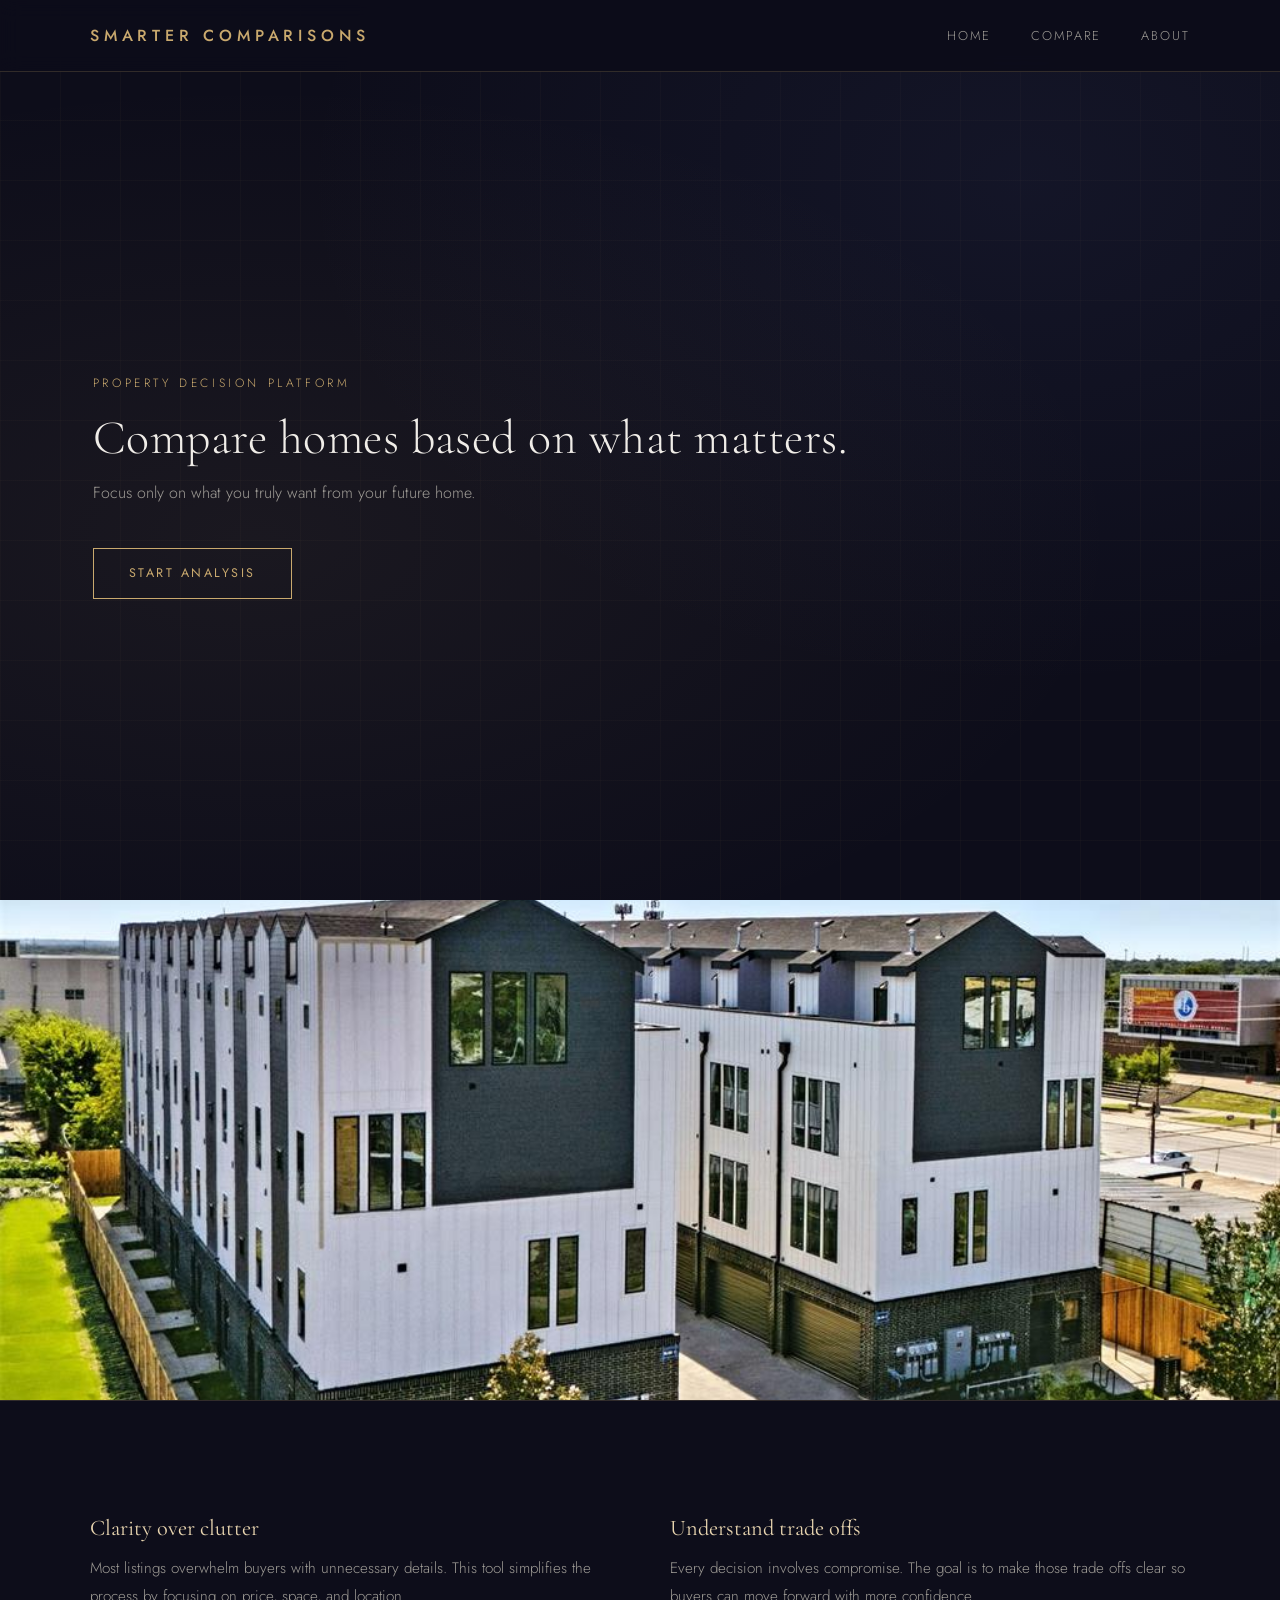
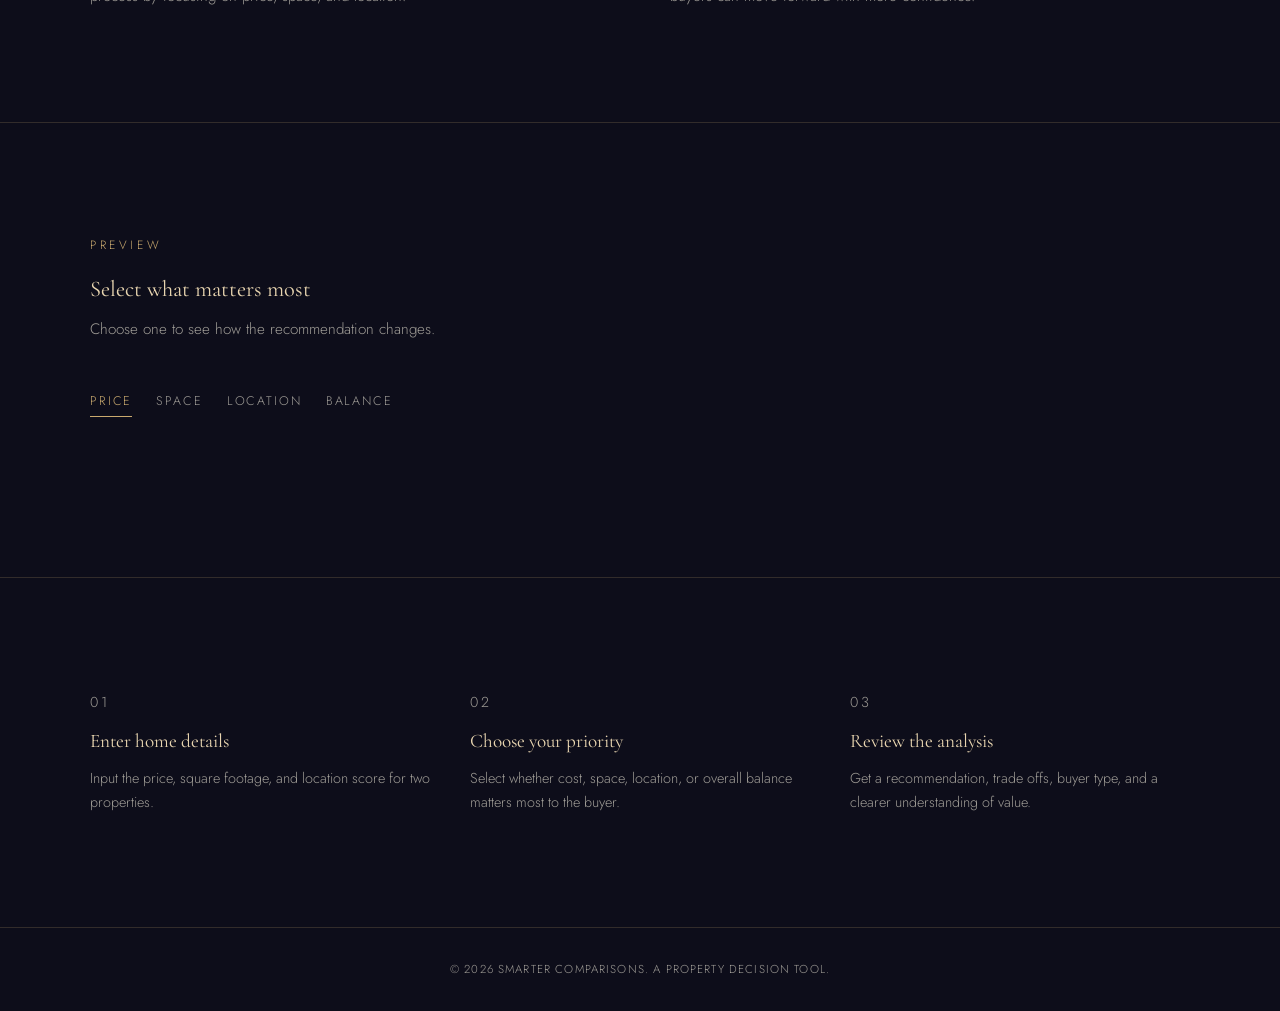
==== index.html @ dcdf7912 "added image" ====
<!DOCTYPE html>
<html lang="en">
<head>
    <meta charset="UTF-8">
    <meta name="viewport" content="width=device-width, initial-scale=1.0">
    <title>Smarter Comparisons</title>
    <link rel="preconnect" href="https://fonts.googleapis.com">
    <link rel="preconnect" href="https://fonts.gstatic.com" crossorigin>
    <link href="https://fonts.googleapis.com/css2?family=Cormorant+Garamond:ital,wght@0,300;0,400;0,600;1,300;1,400&family=Jost:wght@300;400;500&display=swap" rel="stylesheet">
    <link rel="stylesheet" href="styles.css">
</head>
<body>

<header>
    <div class="wrapper header-flex">
        <a href="index.html" class="site-title">Smarter Comparisons</a>
        <nav>
            <a href="index.html">Home</a>
            <a href="compare.html">Compare</a>
            <a href="about.html">About</a>
        </nav>
    </div>
</header>

<main>

<section class="hero">
    <div class="wrapper">
        <p class="eyebrow">Property Decision Platform</p>
        <h2>Compare homes based on what matters.</h2>
        <p class="hero-sub">
            Focus only on what you truly want from your future home.
        </p>
        <a class="button" href="compare.html">Start Analysis</a>
    </div>
</section>

<div class="hero-image-wrap">
    <img src="property-main.png" alt="Modern residential property" class="hero-image-full">
</div>

<section class="split">
    <div class="wrapper split-grid">
        <div>
            <h3>Clarity over clutter</h3>
            <p>
                Most listings overwhelm buyers with unnecessary details. This tool simplifies the process by focusing on price, space, and location.
            </p>
        </div>
        <div>
            <h3>Understand trade offs</h3>
            <p>
                Every decision involves compromise. The goal is to make those trade offs clear so buyers can move forward with more confidence.
            </p>
        </div>
    </div>
</section>

<section class="interactive">
    <div class="wrapper">
        <p class="eyebrow">Preview</p>
        <h3>Select what matters most</h3>
        <p class="section-intro">Choose one to see how the recommendation changes.</p>

        <div class="options">
            <span class="active" onclick="setPreview('price', this)">Price</span>
            <span onclick="setPreview('space', this)">Space</span>
            <span onclick="setPreview('location', this)">Location</span>
            <span onclick="setPreview('balance', this)">Balance</span>
        </div>

        <p id="previewText"></p>
    </div>
</section>

<section class="process">
    <div class="wrapper process-grid">
        <div>
            <p class="process-number">01</p>
            <h3>Enter home details</h3>
            <p>Input the price, square footage, and location score for two properties.</p>
        </div>
        <div>
            <p class="process-number">02</p>
            <h3>Choose your priority</h3>
            <p>Select whether cost, space, location, or overall balance matters most to the buyer.</p>
        </div>
        <div>
            <p class="process-number">03</p>
            <h3>Review the analysis</h3>
            <p>Get a recommendation, trade offs, buyer type, and a clearer understanding of value.</p>
        </div>
    </div>
</section>

</main>

<footer>
    <div class="wrapper">
        <p>© 2026 Smarter Comparisons. A property decision tool.</p>
    </div>
</footer>

<script src="script.js"></script>
</body>
</html>
---- styles.css ----
/* =============================================
   SMARTER COMPARISONS — STYLESHEET
   Aesthetic: Dark editorial luxury (Caelus Air)
   ============================================= */

@import url('https://fonts.googleapis.com/css2?family=Cormorant+Garamond:ital,wght@0,300;0,400;0,600;1,300;1,400&family=Jost:wght@300;400;500&display=swap');

:root {
    --color-bg: #0d0d1a;
    --color-surface: #13132b;
    --color-accent: #c9a96e;
    --color-accent-light: #e8d5b0;
    --color-text: #f0ede8;
    --color-text-muted: #9e9b95;
    --color-border: rgba(201, 169, 110, 0.2);
    --color-border-dim: rgba(240, 237, 232, 0.08);

    --font-display: 'Cormorant Garamond', serif;
    --font-body: 'Jost', sans-serif;

    --max-width: 1100px;
    --nav-height: 72px;
}

/* --- Reset --- */
*, *::before, *::after {
    box-sizing: border-box;
    margin: 0;
    padding: 0;
}

html, body {
    width: 100%;
    overflow-x: hidden;
}

body {
    font-family: var(--font-body);
    font-weight: 300;
    color: var(--color-text);
    background-color: var(--color-bg);
    line-height: 1.7;
}

.wrapper {
    width: min(90%, var(--max-width));
    margin: 0 auto;
}

img {
    max-width: 100%;
    display: block;
}

a {
    text-decoration: none;
    color: inherit;
}

ul { list-style: none; padding: 0; }

p {
    line-height: 1.7;
    margin-top: 0;
}

/* --- Header & Nav --- */

header {
    position: fixed;
    top: 0;
    left: 0;
    width: 100%;
    height: var(--nav-height);
    background-color: rgba(13, 13, 26, 0.92);
    backdrop-filter: blur(10px);
    border-bottom: 1px solid var(--color-border);
    z-index: 100;
}

.header-flex {
    display: flex;
    justify-content: space-between;
    align-items: center;
    height: 100%;
    gap: 20px;
    flex-wrap: wrap;
}

.site-title {
    font-family: var(--font-body);
    font-size: 1rem;
    font-weight: 500;
    letter-spacing: 0.3em;
    text-transform: uppercase;
    color: var(--color-accent);
    margin: 0;
    text-decoration: none;
}

nav {
    display: flex;
    flex-wrap: wrap;
    gap: 2.5rem;
}

nav a {
    font-size: 0.8rem;
    letter-spacing: 0.15em;
    text-transform: uppercase;
    color: var(--color-text-muted);
    transition: color 0.2s ease;
}

nav a:hover {
    color: var(--color-accent);
}

/* --- Typography --- */

h2 {
    font-family: var(--font-display);
    font-size: clamp(2rem, 4vw, 3rem);
    font-weight: 300;
    margin: 0 0 15px 0;
    line-height: 1.1;
    letter-spacing: 0.01em;
}

h3 {
    font-family: var(--font-display);
    font-size: 1.4rem;
    font-weight: 400;
    margin-bottom: 12px;
    color: var(--color-accent-light);
    line-height: 1.3;
}

.eyebrow {
    font-size: 0.75rem;
    text-transform: uppercase;
    letter-spacing: 0.3em;
    color: var(--color-accent);
    margin-bottom: 18px;
}

/* --- Button --- */

.button {
    border: 1px solid var(--color-accent);
    background: transparent;
    padding: 0.85rem 2.2rem;
    cursor: pointer;
    text-transform: uppercase;
    font-size: 0.78rem;
    letter-spacing: 0.2em;
    color: var(--color-accent);
    transition: background 0.25s ease, color 0.25s ease;
    text-decoration: none;
    display: inline-block;
    font-family: var(--font-body);
    font-weight: 400;
}

.button:hover {
    background: var(--color-accent);
    color: var(--color-bg);
}

.secondary-button {
    border-color: var(--color-border);
    color: var(--color-text-muted);
}

.secondary-button:hover {
    background: transparent;
    color: var(--color-text);
    border-color: var(--color-text-muted);
}

/* --- Hero --- */

.hero {
    min-height: 100vh;
    display: flex;
    align-items: center;
    padding: 0 2rem;
    background:
        radial-gradient(ellipse at 20% 60%, rgba(201, 169, 110, 0.07) 0%, transparent 60%),
        radial-gradient(ellipse at 80% 20%, rgba(100, 120, 200, 0.08) 0%, transparent 50%),
        var(--color-bg);
    position: relative;
    overflow: hidden;
}

.hero::before {
    content: '';
    position: absolute;
    inset: 0;
    background-image:
        linear-gradient(rgba(201, 169, 110, 0.03) 1px, transparent 1px),
        linear-gradient(90deg, rgba(201, 169, 110, 0.03) 1px, transparent 1px);
    background-size: 60px 60px;
    pointer-events: none;
}

.hero .wrapper {
    padding-top: var(--nav-height);
    animation: fadeUp 0.9s ease both;
}

.hero-sub {
    color: var(--color-text-muted);
    max-width: 480px;
    margin-bottom: 2.5rem;
    font-size: 1rem;
    line-height: 1.8;
}

/* --- Sections --- */

.split,
.interactive,
.process,
.about-values {
    padding: 7rem 0;
    border-top: 1px solid var(--color-border);
}

.split-grid {
    display: grid;
    grid-template-columns: 1fr 1fr;
    gap: 60px;
}

.split-grid p,
.about-values p {
    font-size: 0.95rem;
    color: var(--color-text-muted);
    line-height: 1.85;
}

/* --- Interactive Options --- */

.options {
    display: flex;
    flex-wrap: wrap;
    gap: 24px;
    margin: 20px 0;
}

.options span {
    cursor: pointer;
    font-size: 0.78rem;
    text-transform: uppercase;
    letter-spacing: 0.15em;
    border-bottom: 1px solid transparent;
    padding-bottom: 4px;
    color: var(--color-text-muted);
    transition: border-color 0.3s ease, color 0.3s ease;
}

.options span:hover {
    color: var(--color-text);
    border-color: var(--color-border);
}

.options span.active {
    border-bottom-color: var(--color-accent);
    color: var(--color-accent);
}

#previewText {
    max-width: 560px;
    color: var(--color-text-muted);
    min-height: 28px;
    font-size: 0.95rem;
}

/* --- Process --- */

.process-grid {
    display: grid;
    grid-template-columns: repeat(3, 1fr);
    gap: 40px;
}

.process-grid h3 {
    font-size: 1.2rem;
}

.process-grid p {
    font-size: 0.9rem;
    color: var(--color-text-muted);
}

.process-number {
    font-size: 0.72rem;
    letter-spacing: 0.2em;
    color: var(--color-accent);
    margin-bottom: 14px;
}

/* --- Compare & About Sections --- */

.compare-section,
.about-section {
    padding: 7rem 0;
    border-top: 1px solid var(--color-border);
}

.compare-section {
    padding-top: calc(var(--nav-height) + 5rem);
}

.section-intro {
    max-width: 620px;
    color: var(--color-text-muted);
    margin-bottom: 3rem;
    font-size: 0.95rem;
    line-height: 1.85;
}

/* --- Compare Grid --- */

.compare-grid {
    display: grid;
    grid-template-columns: 1fr 1fr;
    gap: 40px;
    margin-top: 20px;
}

.home-panel {
    padding: 1.5rem;
    border: 1px solid var(--color-border);
    background-color: var(--color-surface);
    transition: border-color 0.3s ease;
}

.home-panel.winner {
    border-color: var(--color-accent);
    background-color: rgba(201, 169, 110, 0.05);
}

.recommended-badge {
    font-size: 0.68rem;
    text-transform: uppercase;
    letter-spacing: 0.14rem;
    color: var(--color-accent);
    margin: 0 0 10px 0;
}

.panel-label {
    font-size: 0.72rem;
    text-transform: uppercase;
    letter-spacing: 0.2em;
    color: var(--color-accent);
    margin-bottom: 1rem;
}

.panel-note {
    color: var(--color-text-muted);
    font-size: 0.88rem;
    margin-top: 8px;
}

/* --- Inputs --- */

input,
select {
    display: block;
    width: 100%;
    margin-bottom: 16px;
    padding: 12px 0;
    border: none;
    border-bottom: 1px solid var(--color-border);
    background: transparent;
    font-family: var(--font-body);
    font-size: 0.95rem;
    font-weight: 300;
    color: var(--color-text);
    outline: none;
    border-radius: 0;
    appearance: none;
    transition: border-color 0.2s ease;
}

input:focus {
    border-bottom-color: var(--color-accent);
}

input::placeholder {
    color: var(--color-text-muted);
    opacity: 0.7;
}

#nameA,
#nameB {
    font-size: 1rem;
    border-bottom-color: rgba(201, 169, 110, 0.4);
    margin-bottom: 20px;
}

/* --- Tooltip --- */

.location-field {
    position: relative;
    display: flex;
    align-items: center;
    gap: 10px;
}

.location-field input {
    flex: 1;
    margin-bottom: 0;
}

.tooltip-icon {
    flex-shrink: 0;
    width: 18px;
    height: 18px;
    border: 1px solid var(--color-border);
    border-radius: 50%;
    font-size: 0.65rem;
    color: var(--color-text-muted);
    display: flex;
    align-items: center;
    justify-content: center;
    cursor: pointer;
    position: relative;
    font-family: var(--font-body);
    margin-bottom: 16px;
}

.tooltip-icon .tooltip-text {
    display: none;
    position: absolute;
    bottom: calc(100% + 8px);
    left: 50%;
    transform: translateX(-50%);
    background: var(--color-surface);
    border: 1px solid var(--color-border);
    color: var(--color-text-muted);
    font-size: 0.78rem;
    line-height: 1.5;
    padding: 10px 14px;
    width: 240px;
    text-transform: none;
    letter-spacing: 0;
    z-index: 10;
    pointer-events: none;
}

.tooltip-icon:hover .tooltip-text,
.tooltip-icon:focus .tooltip-text {
    display: block;
}

.field-error {
    color: #e07070;
    font-size: 0.78rem;
    margin: 4px 0 8px 0;
    min-height: 1rem;
}

/* --- Panel Section Label --- */

.panel-section-label {
    font-size: 0.68rem;
    text-transform: uppercase;
    letter-spacing: 0.18em;
    color: var(--color-accent);
    margin: 20px 0 4px 0;
    border-top: 1px solid var(--color-border);
    padding-top: 16px;
}

/* --- Monthly Cost Row --- */

.monthly-cost-row {
    display: grid;
    grid-template-columns: 1fr auto 1fr;
    gap: 20px;
    align-items: center;
    margin: 2.5rem 0;
    padding: 2rem;
    border: 1px solid var(--color-border);
    background-color: var(--color-surface);
}

.monthly-cost-card {
    text-align: center;
}

.monthly-cost-number {
    font-family: var(--font-display);
    font-size: 2.2rem;
    font-weight: 300;
    color: var(--color-accent-light);
    margin: 6px 0 4px 0;
    letter-spacing: -0.01em;
}

.monthly-cost-note {
    font-size: 0.75rem;
    color: var(--color-text-muted);
    margin: 0;
    letter-spacing: 0.05em;
}

.monthly-cost-vs {
    font-size: 0.7rem;
    text-transform: uppercase;
    letter-spacing: 0.2em;
    color: var(--color-text-muted);
    text-align: center;
}

/* --- Balance Note --- */

.balance-note {
    font-size: 0.85rem;
    color: var(--color-text-muted);
    border-left: 1px solid var(--color-border);
    padding-left: 1rem;
    margin: 1.5rem 0 0 0;
    line-height: 1.7;
}

/* --- Priority & Analysis Controls --- */

.priority-choice {
    margin-top: 2rem;
}

.compare-options {
    margin-bottom: 0;
}

.analysis-controls {
    display: flex;
    flex-wrap: wrap;
    gap: 16px;
    align-items: center;
    margin-top: 2rem;
}

/* --- Results --- */

.result {
    margin-top: 3rem;
    padding-top: 2rem;
    border-top: 1px solid var(--color-border);
}

.result-label {
    font-size: 0.68rem;
    text-transform: uppercase;
    letter-spacing: 0.2em;
    color: var(--color-accent);
    margin-bottom: 10px;
}

#comparisonResult {
    font-family: var(--font-display);
    font-size: 1.6rem;
    font-weight: 300;
    color: var(--color-text);
    margin: 0 0 10px 0;
}

#tradeOffText,
#buyerType,
#confidenceText {
    color: var(--color-text-muted);
    font-size: 0.92rem;
}

.details-grid {
    display: grid;
    grid-template-columns: 1fr 1fr;
    gap: 40px;
    margin-top: 2rem;
    padding-top: 2rem;
    border-top: 1px solid var(--color-border);
}

.summary-section {
    margin-top: 2rem;
    padding-top: 2rem;
    border-top: 1px solid var(--color-border);
}

.summary-section ul {
    margin: 0;
    padding-left: 0;
    color: var(--color-text-muted);
}

.summary-section li {
    margin-bottom: 10px;
    font-size: 0.92rem;
    padding-left: 1.2rem;
    position: relative;
}

.summary-section li::before {
    content: '✦';
    position: absolute;
    left: 0;
    font-size: 0.5rem;
    color: var(--color-accent);
    top: 6px;
}

/* --- Comparison History --- */

.history-section {
    padding: 5rem 0;
    border-top: 1px solid var(--color-border);
}

.history-header {
    display: flex;
    justify-content: space-between;
    align-items: flex-start;
    margin-bottom: 6px;
}

.history-entry {
    border-bottom: 1px solid var(--color-border);
    padding: 1.5rem 0;
}

.history-entry:last-child {
    border-bottom: none;
}

.history-meta {
    display: flex;
    justify-content: space-between;
    align-items: baseline;
    margin-bottom: 10px;
    flex-wrap: wrap;
    gap: 8px;
}

.history-number {
    font-size: 0.68rem;
    text-transform: uppercase;
    letter-spacing: 0.15em;
    color: var(--color-accent);
}

.history-timestamp {
    font-size: 0.72rem;
    color: var(--color-text-muted);
}

.history-winner {
    font-family: var(--font-display);
    font-size: 1.1rem;
    font-weight: 400;
    margin: 0 0 6px 0;
    color: var(--color-text);
}

.history-detail {
    font-size: 0.85rem;
    color: var(--color-text-muted);
    margin: 0;
}

/* --- About Section --- */

.about-section h2 {
    margin-bottom: 1.5rem;
}

.about-section p {
    color: var(--color-text-muted);
    font-size: 0.95rem;
    margin-bottom: 1.2rem;
    line-height: 1.85;
}

.about-values .split-grid h3 {
    margin-bottom: 10px;
}

/* --- Footer --- */

footer {
    padding: 2rem 0;
    border-top: 1px solid var(--color-border);
    text-align: center;
}

footer p {
    font-size: 0.72rem;
    text-transform: uppercase;
    letter-spacing: 0.1em;
    color: var(--color-text-muted);
}

/* --- Animation --- */

@keyframes fadeUp {
    from { opacity: 0; transform: translateY(24px); }
    to   { opacity: 1; transform: translateY(0); }
}

/* --- Print --- */

@media print {
    .no-print,
    header,
    nav,
    .compare-grid,
    .balance-note,
    .priority-choice,
    .analysis-controls,
    .history-section,
    .panel-note,
    .section-intro,
    .eyebrow {
        display: none !important;
    }

    body {
        background: white;
        color: black;
        font-size: 12pt;
        font-family: Georgia, serif;
    }

    .wrapper { width: 100%; }
    .compare-section { padding: 20pt 0; }
    h2 { font-size: 18pt; margin-bottom: 16pt; }
    h3 { font-size: 13pt; }
    .result-label { font-size: 8pt; }
    .result, .details-grid, .summary-section { margin-top: 20pt; padding-top: 16pt; }
}

/* --- Responsive --- */

@media (max-width: 768px) {
    .wrapper { width: 92%; }

    header { padding: 0; }

    .header-flex {
        flex-direction: column;
        align-items: flex-start;
        gap: 12px;
        padding: 16px 0;
        height: auto;
    }

    nav { gap: 14px; }

    .hero,
    .compare-section,
    .about-section,
    .split,
    .interactive,
    .process,
    .about-values,
    .history-section {
        padding: 4rem 0;
    }

    .compare-section {
        padding-top: 6rem;
    }

    .split-grid,
    .compare-grid,
    .details-grid,
    .process-grid {
        grid-template-columns: 1fr;
        gap: 24px;
    }

    .monthly-cost-row {
        grid-template-columns: 1fr;
        text-align: center;
    }

    h2 { font-size: 1.8rem; }
    h3 { font-size: 1.1rem; }

    .analysis-controls {
        flex-direction: column;
        align-items: stretch;
    }

    .analysis-controls .button {
        width: 100%;
        text-align: center;
    }

    .tooltip-icon .tooltip-text {
        left: auto;
        right: 0;
        transform: none;
    }
}

@media (max-width: 480px) {
    .wrapper { width: 94%; }
    h2 { font-size: 1.55rem; }

    .site-title {
        font-size: 0.85rem;
        letter-spacing: 0.2em;
    }

    nav a {
        font-size: 0.68rem;
        letter-spacing: 0.08em;
    }
}
/* ── Hero Image ───────────────────────────────────────────────────────── */

.hero-image-wrap {
    width: 100%;
    overflow: hidden;
    max-height: 500px;
}

.hero-image-full {
    width: 100%;
    height: 500px;
    object-fit: cover;
    display: block;
}
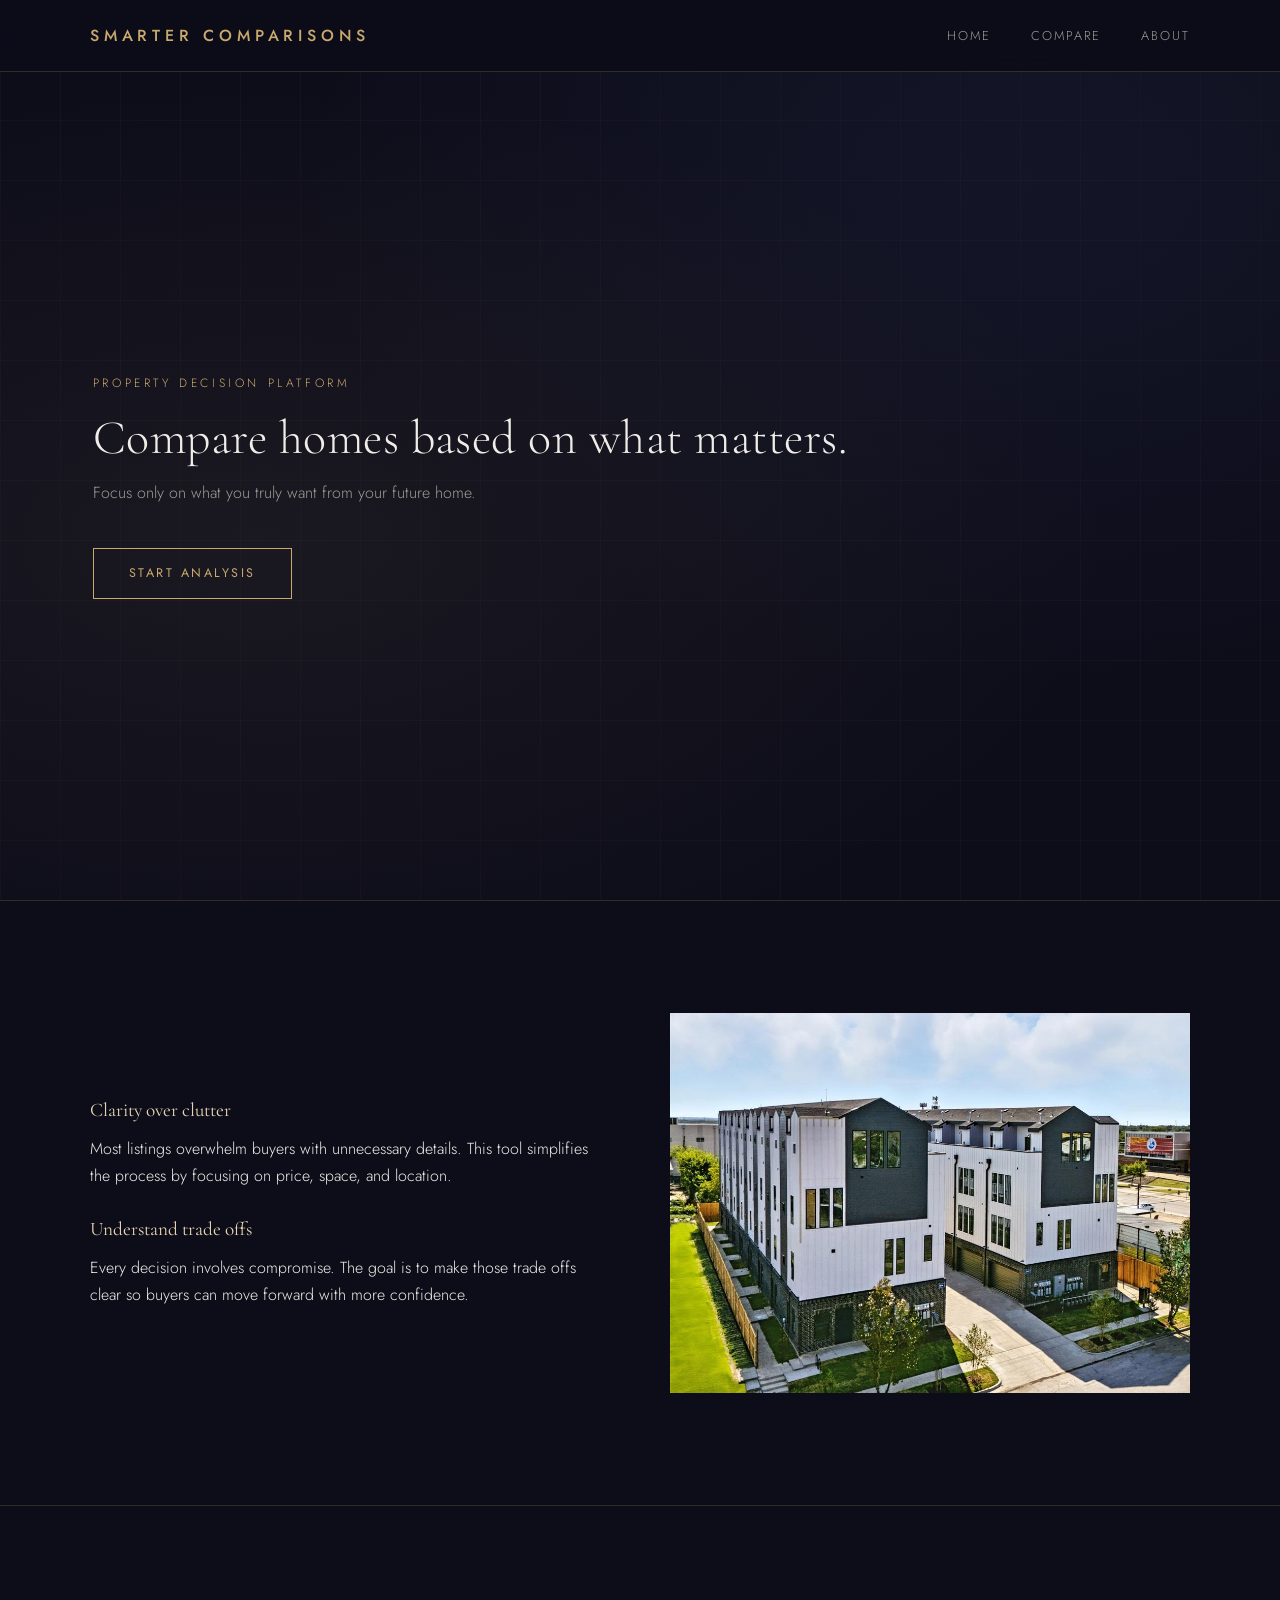
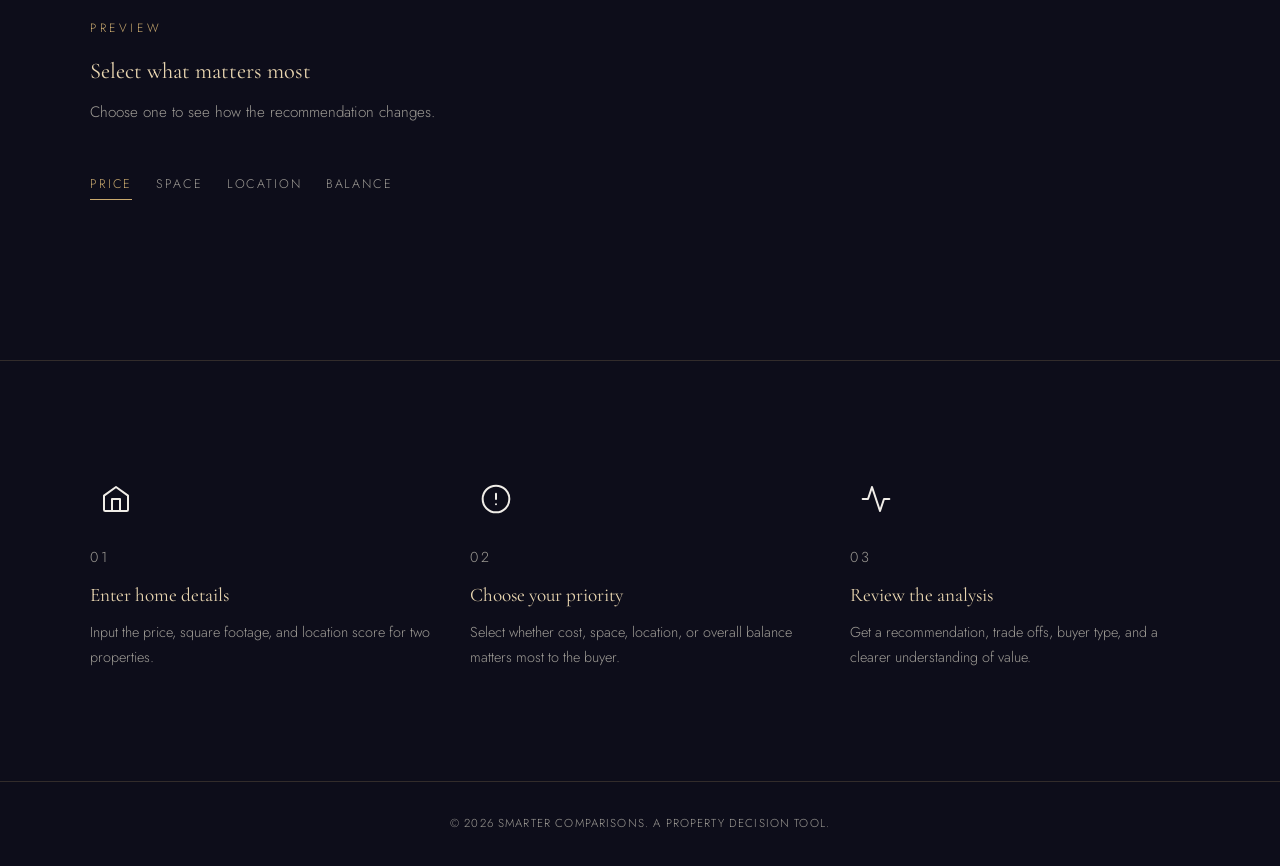
==== commit 79dda641: "improved aethetics" ====
--- a/index.html
+++ b/index.html
@@ -35,23 +35,21 @@
     </div>
 </section>
 
-<div class="hero-image-wrap">
-    <img src="property-main.png" alt="Modern residential property" class="hero-image-full">
-</div>
 
 <section class="split">
-    <div class="wrapper split-grid">
-        <div>
+    <div class="wrapper split-grid-image">
+        <div class="split-text">
             <h3>Clarity over clutter</h3>
             <p>
                 Most listings overwhelm buyers with unnecessary details. This tool simplifies the process by focusing on price, space, and location.
             </p>
-        </div>
-        <div>
-            <h3>Understand trade offs</h3>
+            <h3 style="margin-top: 28px;">Understand trade offs</h3>
             <p>
                 Every decision involves compromise. The goal is to make those trade offs clear so buyers can move forward with more confidence.
             </p>
+        </div>
+        <div class="split-image">
+            <img src="property-main.png" alt="Modern residential property">
         </div>
     </div>
 </section>
@@ -76,16 +74,34 @@
 <section class="process">
     <div class="wrapper process-grid">
         <div>
+            <div class="process-icon">
+                <svg xmlns="http://www.w3.org/2000/svg" width="32" height="32" viewBox="0 0 24 24" fill="none" stroke="currentColor" stroke-width="1.5" stroke-linecap="round" stroke-linejoin="round">
+                    <path d="M3 9.5L12 3l9 6.5V20a1 1 0 0 1-1 1H4a1 1 0 0 1-1-1V9.5z"/>
+                    <path d="M9 21V12h6v9"/>
+                </svg>
+            </div>
             <p class="process-number">01</p>
             <h3>Enter home details</h3>
             <p>Input the price, square footage, and location score for two properties.</p>
         </div>
         <div>
+            <div class="process-icon">
+                <svg xmlns="http://www.w3.org/2000/svg" width="32" height="32" viewBox="0 0 24 24" fill="none" stroke="currentColor" stroke-width="1.5" stroke-linecap="round" stroke-linejoin="round">
+                    <circle cx="12" cy="12" r="10"/>
+                    <line x1="12" y1="8" x2="12" y2="12"/>
+                    <line x1="12" y1="16" x2="12.01" y2="16"/>
+                </svg>
+            </div>
             <p class="process-number">02</p>
             <h3>Choose your priority</h3>
             <p>Select whether cost, space, location, or overall balance matters most to the buyer.</p>
         </div>
         <div>
+            <div class="process-icon">
+                <svg xmlns="http://www.w3.org/2000/svg" width="32" height="32" viewBox="0 0 24 24" fill="none" stroke="currentColor" stroke-width="1.5" stroke-linecap="round" stroke-linejoin="round">
+                    <polyline points="22 12 18 12 15 21 9 3 6 12 2 12"/>
+                </svg>
+            </div>
             <p class="process-number">03</p>
             <h3>Review the analysis</h3>
             <p>Get a recommendation, trade offs, buyer type, and a clearer understanding of value.</p>
--- a/styles.css
+++ b/styles.css
@@ -1,8 +1,3 @@
-/* =============================================
-   SMARTER COMPARISONS — STYLESHEET
-   Aesthetic: Dark editorial luxury (Caelus Air)
-   ============================================= */
-
 @import url('https://fonts.googleapis.com/css2?family=Cormorant+Garamond:ital,wght@0,300;0,400;0,600;1,300;1,400&family=Jost:wght@300;400;500&display=swap');
 
 :root {
@@ -821,17 +816,54 @@
         letter-spacing: 0.08em;
     }
 }
-/* ── Hero Image ───────────────────────────────────────────────────────── */
-
-.hero-image-wrap {
+/* ── Split with Image ─────────────────────────────────────────────────── */
+
+.split-grid-image {
+    display: grid;
+    grid-template-columns: 1fr 1fr;
+    gap: 60px;
+    align-items: center;
+}
+
+.split-text h3 {
+    font-size: 1.2rem;
+    font-weight: 400;
+    margin-bottom: 12px;
+}
+
+.split-text p {
+    color: var(--soft);
+    line-height: 1.7;
+    margin-top: 0;
+}
+
+.split-image img {
     width: 100%;
-    overflow: hidden;
-    max-height: 500px;
-}
-
-.hero-image-full {
-    width: 100%;
-    height: 500px;
+    height: 380px;
     object-fit: cover;
     display: block;
+}
+
+@media (max-width: 768px) {
+    .split-grid-image {
+        grid-template-columns: 1fr;
+        gap: 32px;
+    }
+
+    .split-image img {
+        height: 240px;
+    }
+}
+
+/* ── Process Icons ────────────────────────────────────────────────────── */
+
+.process-icon {
+    width: 52px;
+    height: 52px;
+    border: 1px solid var(--line);
+    display: flex;
+    align-items: center;
+    justify-content: center;
+    margin-bottom: 20px;
+    color: var(--accent);
 }
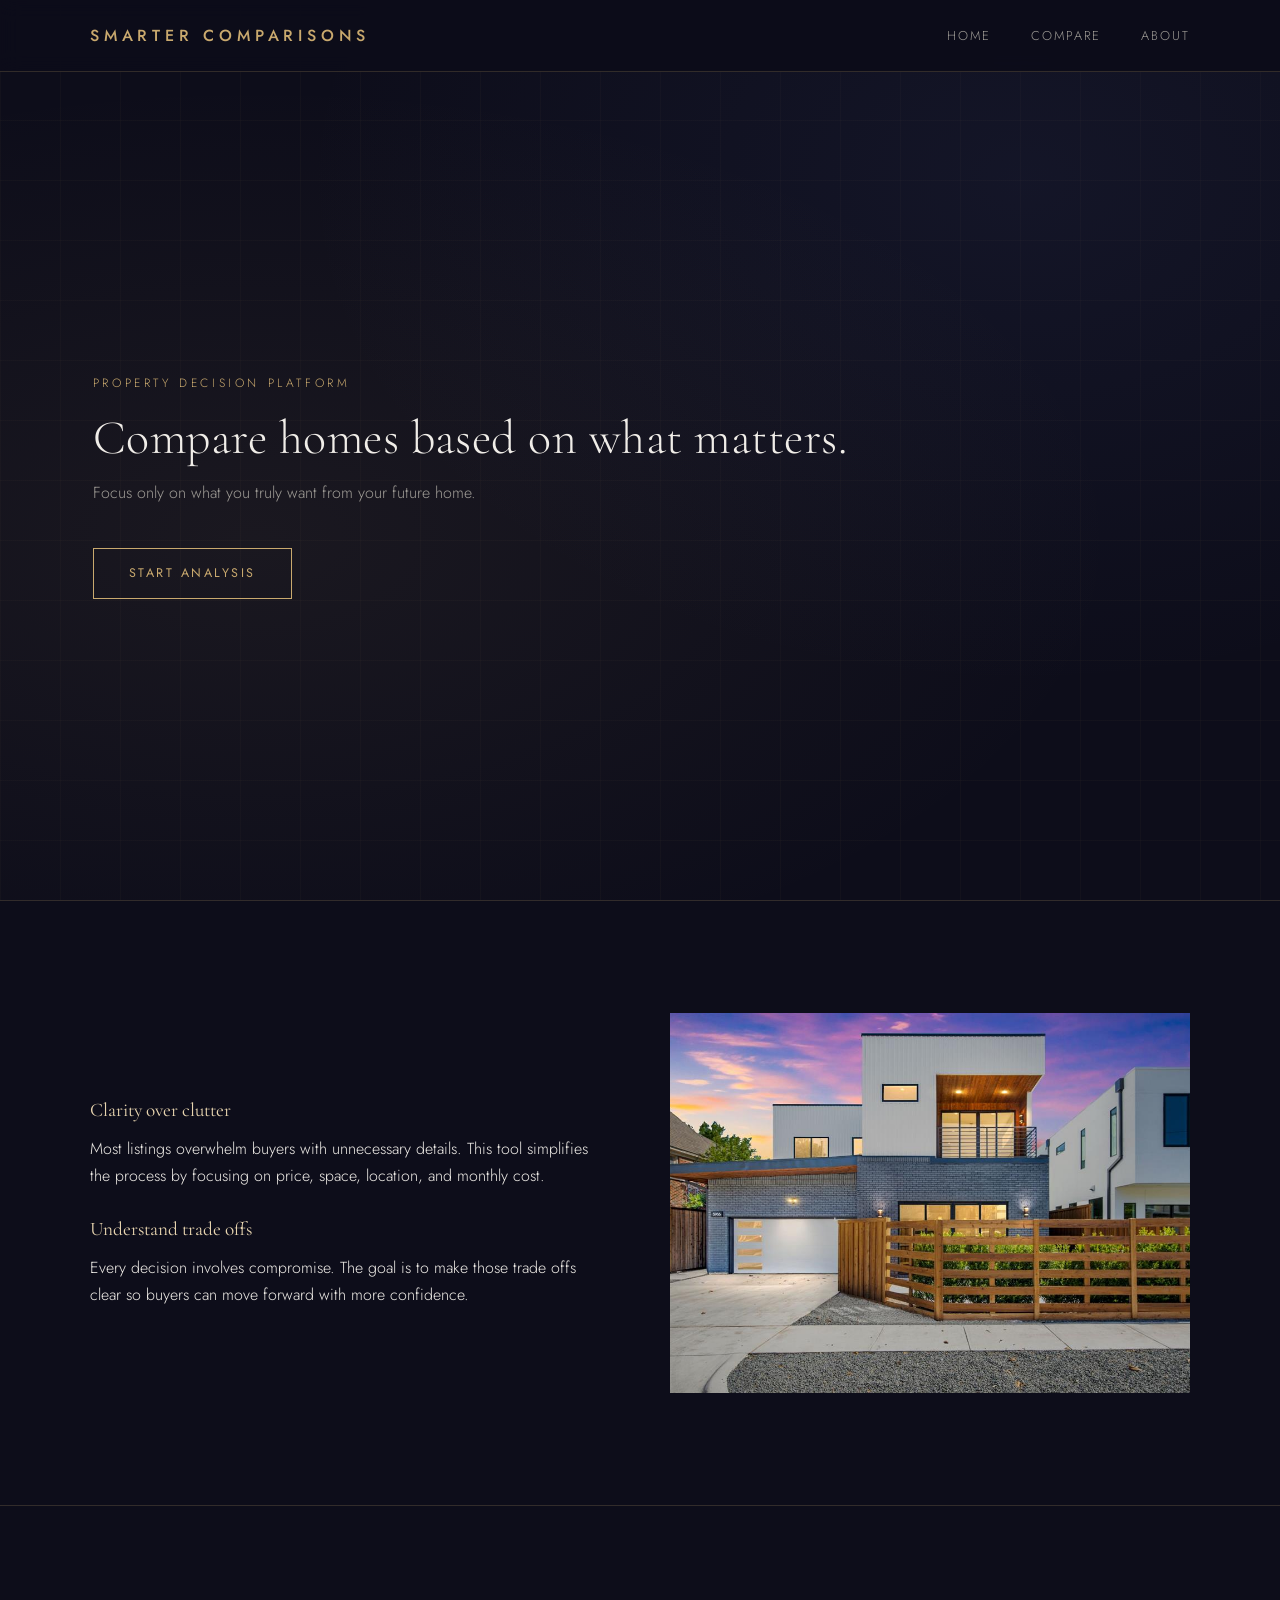
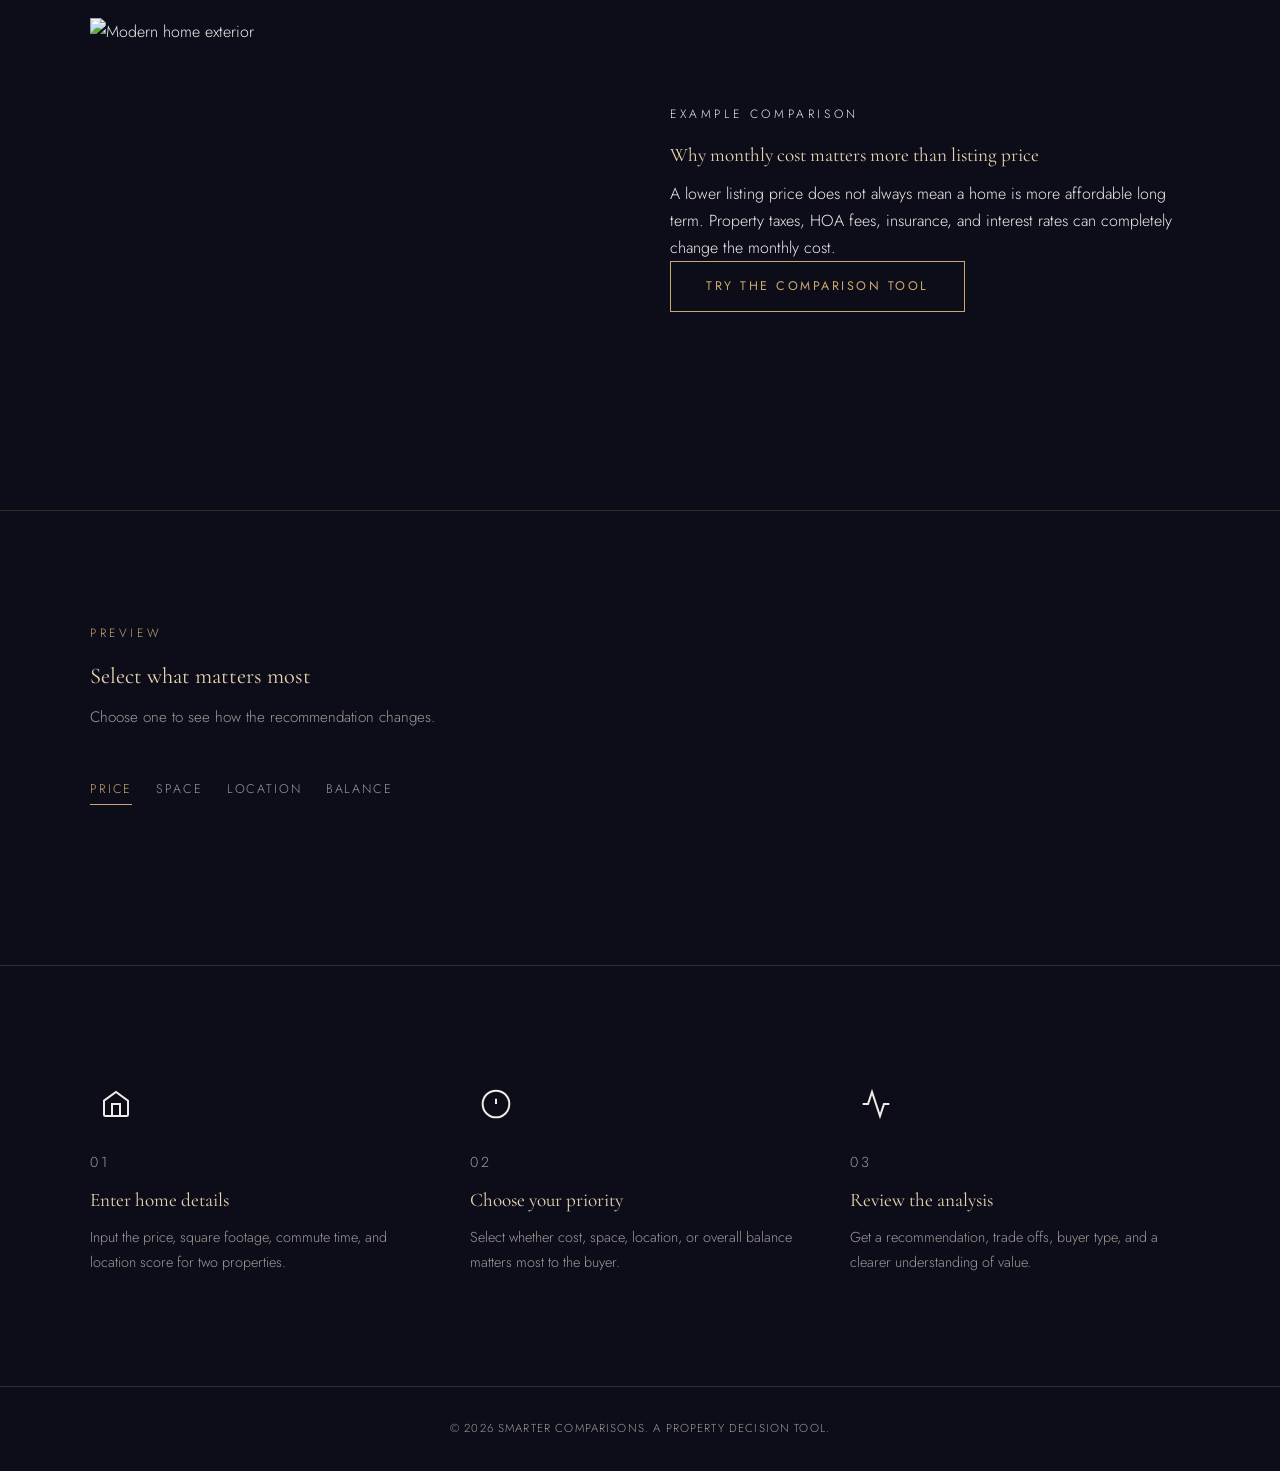
==== commit 5630eee4: "add to read.em" ====
--- a/index.html
+++ b/index.html
@@ -4,6 +4,7 @@
     <meta charset="UTF-8">
     <meta name="viewport" content="width=device-width, initial-scale=1.0">
     <title>Smarter Comparisons</title>
+    <link rel="icon" href="favicon.png">
     <link rel="preconnect" href="https://fonts.googleapis.com">
     <link rel="preconnect" href="https://fonts.gstatic.com" crossorigin>
     <link href="https://fonts.googleapis.com/css2?family=Cormorant+Garamond:ital,wght@0,300;0,400;0,600;1,300;1,400&family=Jost:wght@300;400;500&display=swap" rel="stylesheet">
@@ -35,21 +36,39 @@
     </div>
 </section>
 
-
 <section class="split">
     <div class="wrapper split-grid-image">
         <div class="split-text">
             <h3>Clarity over clutter</h3>
             <p>
-                Most listings overwhelm buyers with unnecessary details. This tool simplifies the process by focusing on price, space, and location.
+                Most listings overwhelm buyers with unnecessary details. This tool simplifies the process by focusing on price, space, location, and monthly cost.
             </p>
-            <h3 style="margin-top: 28px;">Understand trade offs</h3>
+
+            <h3 class="spaced-heading">Understand trade offs</h3>
             <p>
                 Every decision involves compromise. The goal is to make those trade offs clear so buyers can move forward with more confidence.
             </p>
         </div>
+
         <div class="split-image">
             <img src="property-main.png" alt="Modern residential property">
+        </div>
+    </div>
+</section>
+
+<section class="featured-home">
+    <div class="wrapper split-grid-image">
+        <div class="split-image">
+            <img src="modern-home.png" alt="Modern home exterior">
+        </div>
+
+        <div class="split-text">
+            <p class="eyebrow">Example Comparison</p>
+            <h3>Why monthly cost matters more than listing price</h3>
+            <p>
+                A lower listing price does not always mean a home is more affordable long term. Property taxes, HOA fees, insurance, and interest rates can completely change the monthly cost.
+            </p>
+            <a class="button" href="compare.html">Try the Comparison Tool</a>
         </div>
     </div>
 </section>
@@ -75,18 +94,19 @@
     <div class="wrapper process-grid">
         <div>
             <div class="process-icon">
-                <svg xmlns="http://www.w3.org/2000/svg" width="32" height="32" viewBox="0 0 24 24" fill="none" stroke="currentColor" stroke-width="1.5" stroke-linecap="round" stroke-linejoin="round">
+                <svg xmlns="http://www.w3.org/2000/svg" width="32" height="32" viewBox="0 0 24 24" fill="none" stroke="currentColor" stroke-width="1.5">
                     <path d="M3 9.5L12 3l9 6.5V20a1 1 0 0 1-1 1H4a1 1 0 0 1-1-1V9.5z"/>
                     <path d="M9 21V12h6v9"/>
                 </svg>
             </div>
             <p class="process-number">01</p>
             <h3>Enter home details</h3>
-            <p>Input the price, square footage, and location score for two properties.</p>
+            <p>Input the price, square footage, commute time, and location score for two properties.</p>
         </div>
+
         <div>
             <div class="process-icon">
-                <svg xmlns="http://www.w3.org/2000/svg" width="32" height="32" viewBox="0 0 24 24" fill="none" stroke="currentColor" stroke-width="1.5" stroke-linecap="round" stroke-linejoin="round">
+                <svg xmlns="http://www.w3.org/2000/svg" width="32" height="32" viewBox="0 0 24 24" fill="none" stroke="currentColor" stroke-width="1.5">
                     <circle cx="12" cy="12" r="10"/>
                     <line x1="12" y1="8" x2="12" y2="12"/>
                     <line x1="12" y1="16" x2="12.01" y2="16"/>
@@ -96,9 +116,10 @@
             <h3>Choose your priority</h3>
             <p>Select whether cost, space, location, or overall balance matters most to the buyer.</p>
         </div>
+
         <div>
             <div class="process-icon">
-                <svg xmlns="http://www.w3.org/2000/svg" width="32" height="32" viewBox="0 0 24 24" fill="none" stroke="currentColor" stroke-width="1.5" stroke-linecap="round" stroke-linejoin="round">
+                <svg xmlns="http://www.w3.org/2000/svg" width="32" height="32" viewBox="0 0 24 24" fill="none" stroke="currentColor" stroke-width="1.5">
                     <polyline points="22 12 18 12 15 21 9 3 6 12 2 12"/>
                 </svg>
             </div>
--- a/styles.css
+++ b/styles.css
@@ -1,3 +1,8 @@
+/* =============================================
+   SMARTER COMPARISONS — STYLESHEET
+   Aesthetic: Dark editorial luxury (Caelus Air)
+   ============================================= */
+
 @import url('https://fonts.googleapis.com/css2?family=Cormorant+Garamond:ital,wght@0,300;0,400;0,600;1,300;1,400&family=Jost:wght@300;400;500&display=swap');
 
 :root {
@@ -866,4 +871,347 @@
     justify-content: center;
     margin-bottom: 20px;
     color: var(--accent);
+}
+
+/* ── Compare Page Improvements ────────────────────────────────────────── */
+
+/* More padding and a stronger top border on each panel */
+.home-panel {
+    padding: 2.5rem 2rem !important;
+    border-top: 2px solid var(--color-accent) !important;
+}
+
+/* Inputs get a subtle background so they stand out */
+input,
+select {
+    background: rgba(255,255,255,0.03) !important;
+    padding: 14px 10px !important;
+    border-bottom: 1px solid rgba(201, 169, 110, 0.25) !important;
+    border-radius: 2px;
+}
+
+input:focus {
+    background: rgba(201, 169, 110, 0.05) !important;
+    border-bottom-color: var(--color-accent) !important;
+}
+
+/* More breathing room between compare grid and results */
+.compare-section .wrapper {
+    padding-top: 2rem;
+    padding-bottom: 4rem;
+}
+
+/* Result box gets a background to stand out */
+.result {
+    background: var(--color-surface);
+    border: 1px solid var(--color-border) !important;
+    border-top: 2px solid var(--color-accent) !important;
+    padding: 2rem !important;
+    margin-top: 2.5rem !important;
+}
+
+/* Details grid cards */
+.details-grid {
+    background: var(--color-surface);
+    border: 1px solid var(--color-border);
+    padding: 2rem;
+    margin-top: 1.5rem !important;
+}
+
+/* Summary section */
+.summary-section {
+    background: var(--color-surface);
+    border: 1px solid var(--color-border);
+    padding: 2rem;
+    margin-top: 1.5rem !important;
+    border-top: none !important;
+}
+
+.summary-section li {
+    padding: 10px 0;
+    border-bottom: 1px solid var(--color-border-dim);
+    padding-left: 1rem;
+    position: relative;
+}
+
+.summary-section li::before {
+    content: '—';
+    position: absolute;
+    left: 0;
+    color: var(--color-accent);
+}
+
+/* Analyze button stands out more */
+.button:first-child {
+    background: var(--color-accent);
+    color: var(--color-bg);
+    border-color: var(--color-accent);
+    font-weight: 500;
+}
+
+.button:first-child:hover {
+    background: var(--color-accent-light);
+    border-color: var(--color-accent-light);
+}
+
+/* Section intro text */
+.compare-section .section-intro {
+    max-width: 580px;
+    margin-bottom: 2.5rem;
+    color: var(--color-text-muted);
+}
+
+/* ── Step Progress Bar ────────────────────────────────────────────────── */
+
+.step-bar {
+    display: flex;
+    align-items: center;
+    gap: 0;
+    margin-bottom: 3rem;
+    padding-top: 1rem;
+}
+
+.step {
+    display: flex;
+    align-items: center;
+    gap: 10px;
+    opacity: 0.35;
+    transition: opacity 0.3s;
+}
+
+.step.active {
+    opacity: 1;
+}
+
+.step-circle {
+    width: 30px;
+    height: 30px;
+    border-radius: 50%;
+    border: 1px solid var(--color-border);
+    display: flex;
+    align-items: center;
+    justify-content: center;
+    font-size: 0.75rem;
+    font-weight: 500;
+    color: var(--color-text-muted);
+    flex-shrink: 0;
+    transition: background 0.3s, border-color 0.3s, color 0.3s;
+}
+
+.step.active .step-circle {
+    background: var(--color-accent);
+    border-color: var(--color-accent);
+    color: var(--color-bg);
+}
+
+.step-label {
+    font-size: 0.72rem;
+    text-transform: uppercase;
+    letter-spacing: 0.12em;
+    color: var(--color-text-muted);
+    white-space: nowrap;
+}
+
+.step.active .step-label {
+    color: var(--color-accent);
+}
+
+.step-line {
+    flex: 1;
+    height: 1px;
+    background: var(--color-border);
+    margin: 0 12px;
+}
+
+/* ── Icon Inputs ──────────────────────────────────────────────────────── */
+
+.icon-input-wrap {
+    display: flex;
+    align-items: center;
+    gap: 10px;
+    border-bottom: 1px solid var(--color-border);
+    margin-bottom: 16px;
+}
+
+.icon-input-wrap input {
+    border-bottom: none !important;
+    margin-bottom: 0 !important;
+    padding-left: 0 !important;
+}
+
+.input-icon {
+    width: 15px;
+    height: 15px;
+    min-width: 15px;
+    color: var(--color-accent);
+    flex-shrink: 0;
+    opacity: 0.7;
+}
+
+/* ── Score Cards ──────────────────────────────────────────────────────── */
+
+.score-cards-row {
+    display: grid;
+    grid-template-columns: 1fr 1fr;
+    gap: 16px;
+    margin: 2rem 0 1.5rem;
+}
+
+.score-card {
+    border: 1px solid var(--color-border);
+    background: var(--color-surface);
+    padding: 1.75rem 1.5rem;
+    text-align: center;
+    transition: border-color 0.3s;
+}
+
+.score-card-winner {
+    border-color: var(--color-accent);
+    border-top: 2px solid var(--color-accent);
+}
+
+.score-card-label {
+    font-size: 0.68rem;
+    text-transform: uppercase;
+    letter-spacing: 0.18em;
+    color: var(--color-accent);
+    margin-bottom: 10px;
+}
+
+.score-card-number {
+    font-family: var(--font-display);
+    font-size: 3.5rem;
+    font-weight: 300;
+    color: var(--color-text);
+    line-height: 1;
+    margin-bottom: 6px;
+    letter-spacing: -0.02em;
+}
+
+.score-card-sub {
+    font-size: 0.72rem;
+    color: var(--color-text-muted);
+    margin-bottom: 10px;
+}
+
+.score-card-badge {
+    display: inline-block;
+    font-size: 0.62rem;
+    text-transform: uppercase;
+    letter-spacing: 0.14em;
+    color: var(--color-bg);
+    background: var(--color-accent);
+    padding: 4px 12px;
+    margin-top: 6px;
+}
+
+/* ── Bar Chart ────────────────────────────────────────────────────────── */
+
+.bar-chart-section {
+    margin: 1.5rem 0;
+    padding: 1.5rem 2rem;
+    border: 1px solid var(--color-border);
+    background: var(--color-surface);
+}
+
+.bar-chart {
+    display: flex;
+    flex-direction: column;
+    gap: 20px;
+    margin: 1rem 0;
+}
+
+.bar-row {
+    display: grid;
+    grid-template-columns: 100px 1fr;
+    align-items: center;
+    gap: 16px;
+}
+
+.bar-factor-label {
+    font-size: 0.72rem;
+    color: var(--color-text-muted);
+    text-transform: uppercase;
+    letter-spacing: 0.08em;
+}
+
+.bar-pair {
+    display: flex;
+    flex-direction: column;
+    gap: 6px;
+}
+
+.bar-group {
+    display: flex;
+    align-items: center;
+    gap: 10px;
+}
+
+.bar {
+    height: 8px;
+    border-radius: 0;
+    transition: width 0.5s ease;
+    min-width: 4px;
+}
+
+.bar-a { background: var(--color-accent); }
+.bar-b { background: rgba(201, 169, 110, 0.35); }
+
+.bar-value {
+    font-size: 0.72rem;
+    color: var(--color-text-muted);
+    white-space: nowrap;
+}
+
+.bar-legend {
+    display: flex;
+    align-items: center;
+    gap: 20px;
+    margin-top: 12px;
+    padding-top: 12px;
+    border-top: 1px solid var(--color-border-dim);
+    font-size: 0.72rem;
+    color: var(--color-text-muted);
+}
+
+.legend-dot {
+    display: inline-block;
+    width: 10px;
+    height: 10px;
+}
+
+.dot-a { background: var(--color-accent); }
+.dot-b { background: rgba(201, 169, 110, 0.35); }
+
+@media (max-width: 768px) {
+    .step-bar { flex-wrap: wrap; gap: 10px; }
+    .step-line { display: none; }
+    .score-cards-row { grid-template-columns: 1fr; }
+    .bar-row { grid-template-columns: 80px 1fr; }
+}
+.spaced-heading {
+    margin-top: 28px;
+}
+
+.featured-home {
+    padding: 7rem 0;
+    border-top: 1px solid var(--color-border);
+}
+
+.home-panel,
+.score-card,
+.history-entry {
+    transition: transform 0.25s ease, border-color 0.25s ease;
+}
+
+.home-panel:hover,
+.score-card:hover,
+.history-entry:hover {
+    transform: translateY(-4px);
+}
+
+@media (max-width: 768px) {
+    .featured-home {
+        padding: 4rem 0;
+    }
 }
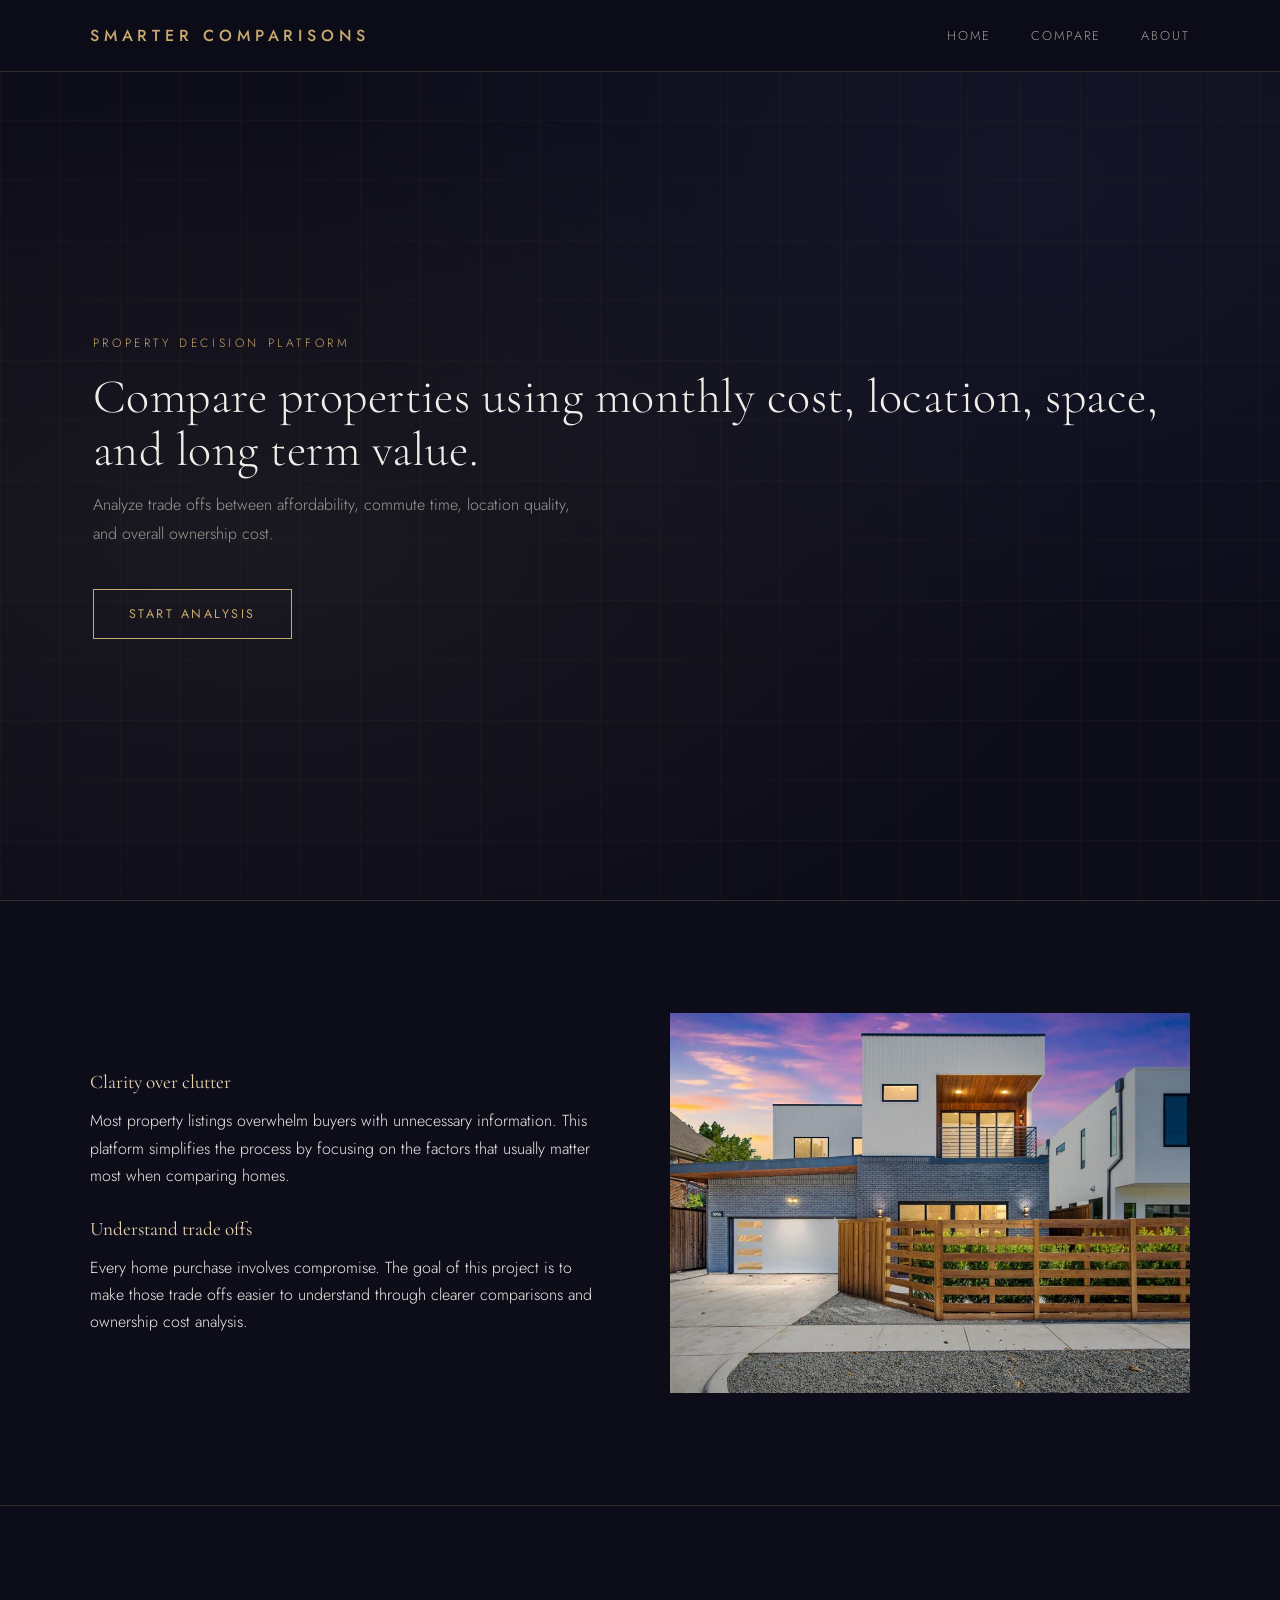
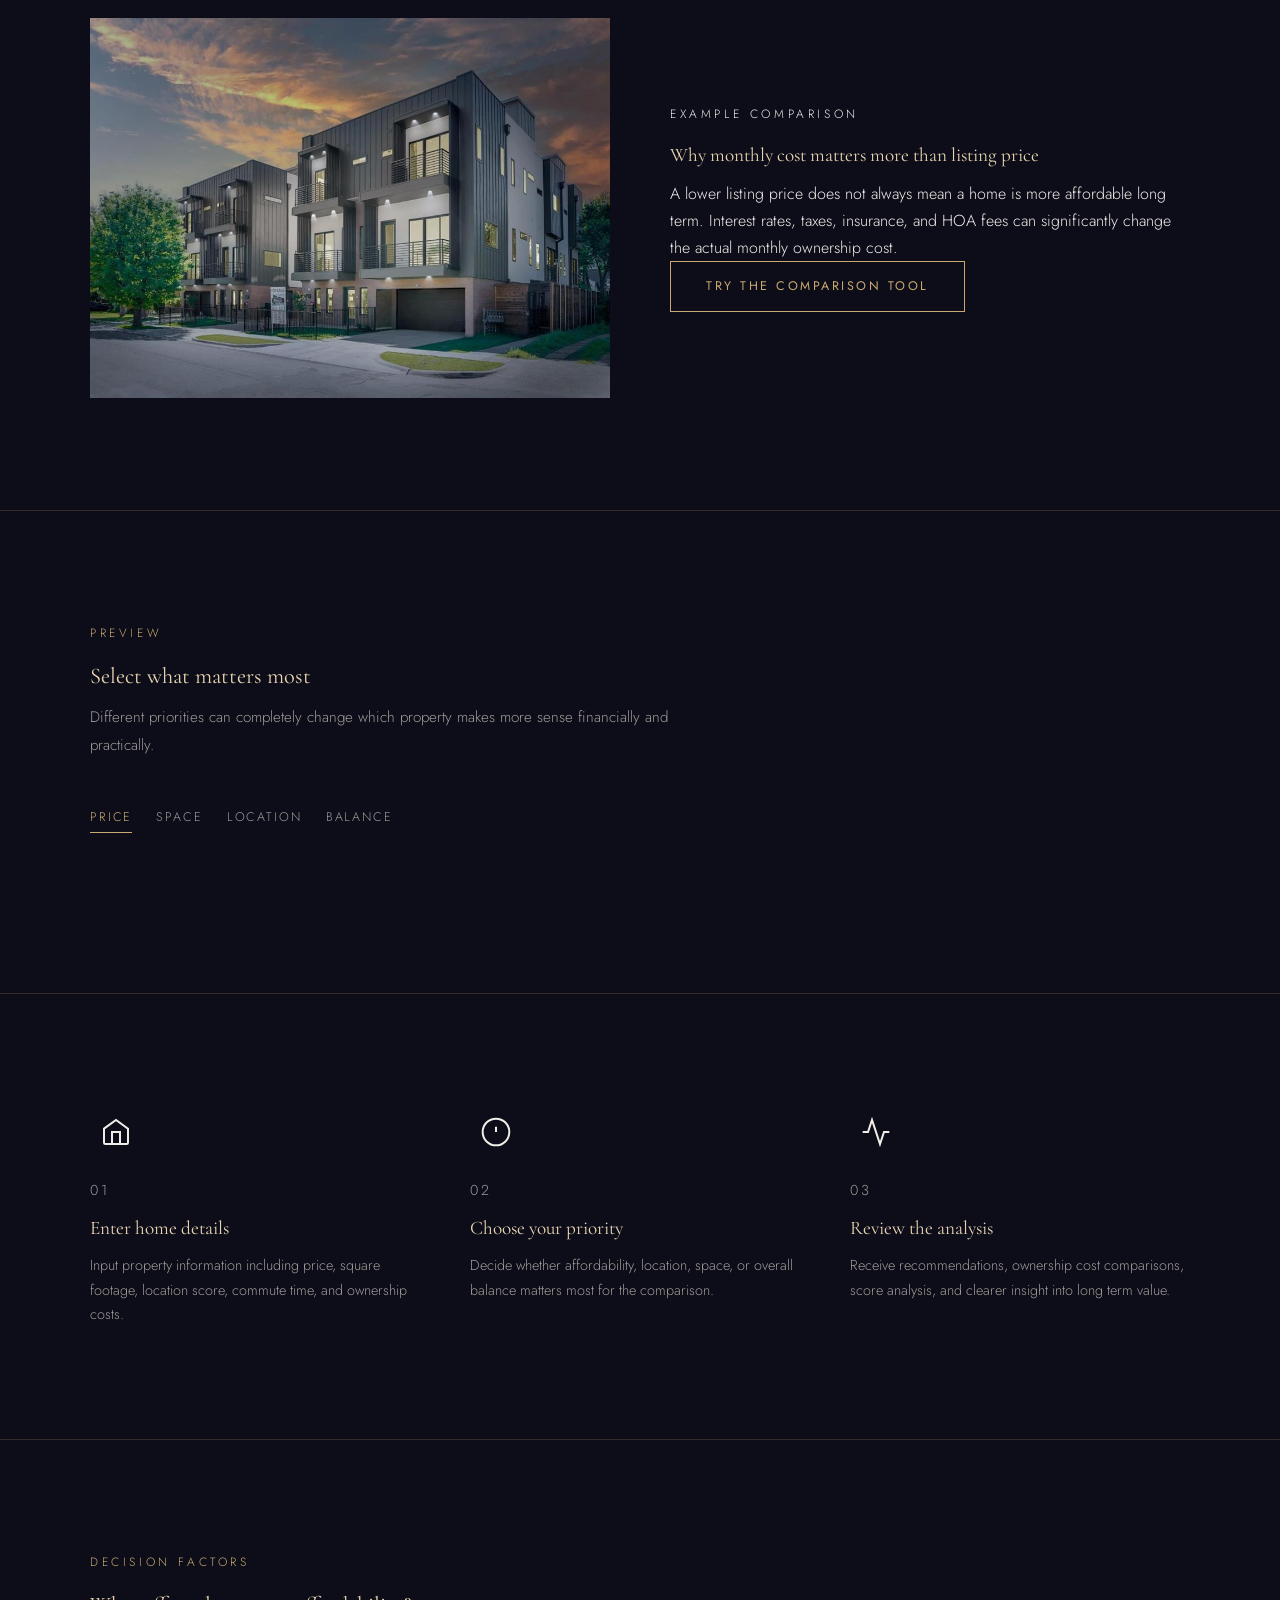
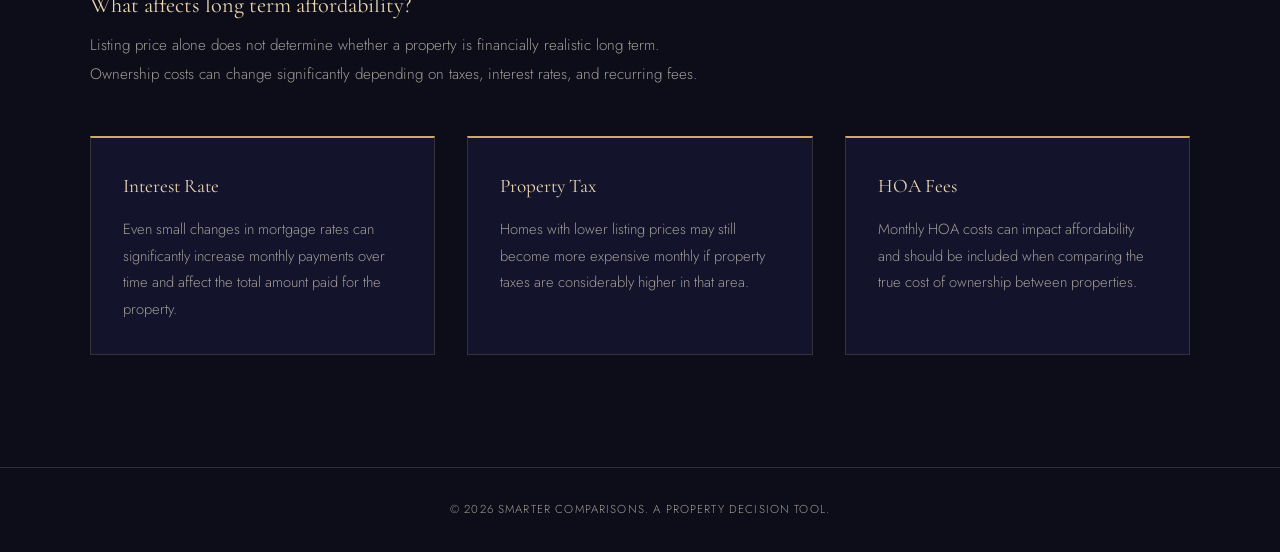
==== commit 3126aa26: "Improve project polish, layout, and comparison details" ====
--- a/index.html
+++ b/index.html
@@ -3,141 +3,341 @@
 <head>
     <meta charset="UTF-8">
     <meta name="viewport" content="width=device-width, initial-scale=1.0">
+
     <title>Smarter Comparisons</title>
+
     <link rel="icon" href="favicon.png">
+
     <link rel="preconnect" href="https://fonts.googleapis.com">
     <link rel="preconnect" href="https://fonts.gstatic.com" crossorigin>
+
     <link href="https://fonts.googleapis.com/css2?family=Cormorant+Garamond:ital,wght@0,300;0,400;0,600;1,300;1,400&family=Jost:wght@300;400;500&display=swap" rel="stylesheet">
+
     <link rel="stylesheet" href="styles.css">
 </head>
+
 <body>
 
 <header>
     <div class="wrapper header-flex">
-        <a href="index.html" class="site-title">Smarter Comparisons</a>
+
+        <a href="index.html" class="site-title">
+            Smarter Comparisons
+        </a>
+
         <nav>
             <a href="index.html">Home</a>
             <a href="compare.html">Compare</a>
             <a href="about.html">About</a>
         </nav>
+
     </div>
 </header>
 
 <main>
 
-<section class="hero">
-    <div class="wrapper">
-        <p class="eyebrow">Property Decision Platform</p>
-        <h2>Compare homes based on what matters.</h2>
-        <p class="hero-sub">
-            Focus only on what you truly want from your future home.
-        </p>
-        <a class="button" href="compare.html">Start Analysis</a>
-    </div>
-</section>
-
-<section class="split">
-    <div class="wrapper split-grid-image">
-        <div class="split-text">
-            <h3>Clarity over clutter</h3>
-            <p>
-                Most listings overwhelm buyers with unnecessary details. This tool simplifies the process by focusing on price, space, location, and monthly cost.
-            </p>
-
-            <h3 class="spaced-heading">Understand trade offs</h3>
-            <p>
-                Every decision involves compromise. The goal is to make those trade offs clear so buyers can move forward with more confidence.
-            </p>
-        </div>
-
-        <div class="split-image">
-            <img src="property-main.png" alt="Modern residential property">
-        </div>
-    </div>
-</section>
-
-<section class="featured-home">
-    <div class="wrapper split-grid-image">
-        <div class="split-image">
-            <img src="modern-home.png" alt="Modern home exterior">
-        </div>
-
-        <div class="split-text">
-            <p class="eyebrow">Example Comparison</p>
-            <h3>Why monthly cost matters more than listing price</h3>
-            <p>
-                A lower listing price does not always mean a home is more affordable long term. Property taxes, HOA fees, insurance, and interest rates can completely change the monthly cost.
-            </p>
-            <a class="button" href="compare.html">Try the Comparison Tool</a>
-        </div>
-    </div>
-</section>
-
-<section class="interactive">
-    <div class="wrapper">
-        <p class="eyebrow">Preview</p>
-        <h3>Select what matters most</h3>
-        <p class="section-intro">Choose one to see how the recommendation changes.</p>
-
-        <div class="options">
-            <span class="active" onclick="setPreview('price', this)">Price</span>
-            <span onclick="setPreview('space', this)">Space</span>
-            <span onclick="setPreview('location', this)">Location</span>
-            <span onclick="setPreview('balance', this)">Balance</span>
-        </div>
-
-        <p id="previewText"></p>
-    </div>
-</section>
-
-<section class="process">
-    <div class="wrapper process-grid">
-        <div>
-            <div class="process-icon">
-                <svg xmlns="http://www.w3.org/2000/svg" width="32" height="32" viewBox="0 0 24 24" fill="none" stroke="currentColor" stroke-width="1.5">
-                    <path d="M3 9.5L12 3l9 6.5V20a1 1 0 0 1-1 1H4a1 1 0 0 1-1-1V9.5z"/>
-                    <path d="M9 21V12h6v9"/>
-                </svg>
-            </div>
-            <p class="process-number">01</p>
-            <h3>Enter home details</h3>
-            <p>Input the price, square footage, commute time, and location score for two properties.</p>
-        </div>
-
-        <div>
-            <div class="process-icon">
-                <svg xmlns="http://www.w3.org/2000/svg" width="32" height="32" viewBox="0 0 24 24" fill="none" stroke="currentColor" stroke-width="1.5">
-                    <circle cx="12" cy="12" r="10"/>
-                    <line x1="12" y1="8" x2="12" y2="12"/>
-                    <line x1="12" y1="16" x2="12.01" y2="16"/>
-                </svg>
-            </div>
-            <p class="process-number">02</p>
-            <h3>Choose your priority</h3>
-            <p>Select whether cost, space, location, or overall balance matters most to the buyer.</p>
-        </div>
-
-        <div>
-            <div class="process-icon">
-                <svg xmlns="http://www.w3.org/2000/svg" width="32" height="32" viewBox="0 0 24 24" fill="none" stroke="currentColor" stroke-width="1.5">
-                    <polyline points="22 12 18 12 15 21 9 3 6 12 2 12"/>
-                </svg>
-            </div>
-            <p class="process-number">03</p>
-            <h3>Review the analysis</h3>
-            <p>Get a recommendation, trade offs, buyer type, and a clearer understanding of value.</p>
-        </div>
-    </div>
-</section>
+    <!-- HERO -->
+
+    <section class="hero">
+        <div class="wrapper">
+
+            <p class="eyebrow">
+                Property Decision Platform
+            </p>
+
+            <h2>
+                Compare properties using monthly cost, location, space, and long term value.
+            </h2>
+
+            <p class="hero-sub">
+                Analyze trade offs between affordability, commute time, location quality, and overall ownership cost.
+            </p>
+
+            <a class="button" href="compare.html">
+                Start Analysis
+            </a>
+
+        </div>
+    </section>
+
+    <!-- SPLIT SECTION -->
+
+    <section class="split">
+        <div class="wrapper split-grid-image">
+
+            <div class="split-text">
+
+                <h3>
+                    Clarity over clutter
+                </h3>
+
+                <p>
+                    Most property listings overwhelm buyers with unnecessary information. This platform simplifies the process by focusing on the factors that usually matter most when comparing homes.
+                </p>
+
+                <h3 class="spaced-heading">
+                    Understand trade offs
+                </h3>
+
+                <p>
+                    Every home purchase involves compromise. The goal of this project is to make those trade offs easier to understand through clearer comparisons and ownership cost analysis.
+                </p>
+
+            </div>
+
+            <div class="split-image">
+                <img src="property-main.png" alt="Modern residential property">
+            </div>
+
+        </div>
+    </section>
+
+    <!-- FEATURED SECTION -->
+
+    <section class="featured-home">
+        <div class="wrapper split-grid-image">
+
+            <div class="split-image">
+                <img src="modern-home.png" alt="Modern home exterior">
+            </div>
+
+            <div class="split-text">
+
+                <p class="eyebrow">
+                    Example Comparison
+                </p>
+
+                <h3>
+                    Why monthly cost matters more than listing price
+                </h3>
+
+                <p>
+                    A lower listing price does not always mean a home is more affordable long term. Interest rates, taxes, insurance, and HOA fees can significantly change the actual monthly ownership cost.
+                </p>
+
+                <a class="button" href="compare.html">
+                    Try the Comparison Tool
+                </a>
+
+            </div>
+
+        </div>
+    </section>
+
+    <!-- INTERACTIVE -->
+
+    <section class="interactive">
+        <div class="wrapper">
+
+            <p class="eyebrow">
+                Preview
+            </p>
+
+            <h3>
+                Select what matters most
+            </h3>
+
+            <p class="section-intro">
+                Different priorities can completely change which property makes more sense financially and practically.
+            </p>
+
+            <div class="options">
+
+                <span class="active" onclick="setPreview('price', this)">
+                    Price
+                </span>
+
+                <span onclick="setPreview('space', this)">
+                    Space
+                </span>
+
+                <span onclick="setPreview('location', this)">
+                    Location
+                </span>
+
+                <span onclick="setPreview('balance', this)">
+                    Balance
+                </span>
+
+            </div>
+
+            <p id="previewText"></p>
+
+        </div>
+    </section>
+
+    <!-- PROCESS -->
+
+    <section class="process">
+        <div class="wrapper process-grid">
+
+            <div>
+
+                <div class="process-icon">
+                    <svg xmlns="http://www.w3.org/2000/svg"
+                         width="32"
+                         height="32"
+                         viewBox="0 0 24 24"
+                         fill="none"
+                         stroke="currentColor"
+                         stroke-width="1.5">
+
+                        <path d="M3 9.5L12 3l9 6.5V20a1 1 0 0 1-1 1H4a1 1 0 0 1-1-1V9.5z"/>
+                        <path d="M9 21V12h6v9"/>
+
+                    </svg>
+                </div>
+
+                <p class="process-number">
+                    01
+                </p>
+
+                <h3>
+                    Enter home details
+                </h3>
+
+                <p>
+                    Input property information including price, square footage, location score, commute time, and ownership costs.
+                </p>
+
+            </div>
+
+            <div>
+
+                <div class="process-icon">
+                    <svg xmlns="http://www.w3.org/2000/svg"
+                         width="32"
+                         height="32"
+                         viewBox="0 0 24 24"
+                         fill="none"
+                         stroke="currentColor"
+                         stroke-width="1.5">
+
+                        <circle cx="12" cy="12" r="10"/>
+                        <line x1="12" y1="8" x2="12" y2="12"/>
+                        <line x1="12" y1="16" x2="12.01" y2="16"/>
+
+                    </svg>
+                </div>
+
+                <p class="process-number">
+                    02
+                </p>
+
+                <h3>
+                    Choose your priority
+                </h3>
+
+                <p>
+                    Decide whether affordability, location, space, or overall balance matters most for the comparison.
+                </p>
+
+            </div>
+
+            <div>
+
+                <div class="process-icon">
+                    <svg xmlns="http://www.w3.org/2000/svg"
+                         width="32"
+                         height="32"
+                         viewBox="0 0 24 24"
+                         fill="none"
+                         stroke="currentColor"
+                         stroke-width="1.5">
+
+                        <polyline points="22 12 18 12 15 21 9 3 6 12 2 12"/>
+
+                    </svg>
+                </div>
+
+                <p class="process-number">
+                    03
+                </p>
+
+                <h3>
+                    Review the analysis
+                </h3>
+
+                <p>
+                    Receive recommendations, ownership cost comparisons, score analysis, and clearer insight into long term value.
+                </p>
+
+            </div>
+
+        </div>
+    </section>
+
+    <!-- NEW MARKET SECTION -->
+
+    <section class="market-note">
+        <div class="wrapper">
+
+            <p class="eyebrow">
+                Decision Factors
+            </p>
+
+            <h3>
+                What affects long term affordability?
+            </h3>
+
+            <p class="section-intro">
+                Listing price alone does not determine whether a property is financially realistic long term. Ownership costs can change significantly depending on taxes, interest rates, and recurring fees.
+            </p>
+
+            <div class="market-grid">
+
+                <div class="market-card">
+
+                    <h4>
+                        Interest Rate
+                    </h4>
+
+                    <p>
+                        Even small changes in mortgage rates can significantly increase monthly payments over time and affect the total amount paid for the property.
+                    </p>
+
+                </div>
+
+                <div class="market-card">
+
+                    <h4>
+                        Property Tax
+                    </h4>
+
+                    <p>
+                        Homes with lower listing prices may still become more expensive monthly if property taxes are considerably higher in that area.
+                    </p>
+
+                </div>
+
+                <div class="market-card">
+
+                    <h4>
+                        HOA Fees
+                    </h4>
+
+                    <p>
+                        Monthly HOA costs can impact affordability and should be included when comparing the true cost of ownership between properties.
+                    </p>
+
+                </div>
+
+            </div>
+
+        </div>
+    </section>
 
 </main>
 
 <footer>
     <div class="wrapper">
-        <p>© 2026 Smarter Comparisons. A property decision tool.</p>
+        <p>
+            © 2026 Smarter Comparisons. A property decision tool.
+        </p>
     </div>
 </footer>
 
 <script src="script.js"></script>
+
 </body>
 </html>
--- a/styles.css
+++ b/styles.css
@@ -1214,4 +1214,55 @@
     .featured-home {
         padding: 4rem 0;
     }
+}
+/* ─────────────────────────────────────────────
+   Market Note Section
+───────────────────────────────────────────── */
+
+.market-note {
+    padding: 7rem 0;
+    border-top: 1px solid var(--color-border);
+}
+
+.market-grid {
+    display: grid;
+    grid-template-columns: repeat(3, 1fr);
+    gap: 32px;
+    margin-top: 2.5rem;
+}
+
+.market-card {
+    background: var(--color-surface);
+    border: 1px solid var(--color-border);
+    border-top: 2px solid var(--color-accent);
+    padding: 2rem;
+    transition: transform 0.25s ease, border-color 0.25s ease;
+}
+
+.market-card:hover {
+    transform: translateY(-4px);
+    border-color: var(--color-accent);
+}
+
+.market-card h4 {
+    font-family: var(--font-display);
+    font-size: 1.2rem;
+    font-weight: 400;
+    color: var(--color-accent-light);
+    margin-bottom: 14px;
+}
+
+.market-card p {
+    color: var(--color-text-muted);
+    font-size: 0.92rem;
+    line-height: 1.8;
+    margin: 0;
+}
+
+@media (max-width: 768px) {
+
+    .market-grid {
+        grid-template-columns: 1fr;
+    }
+
 }
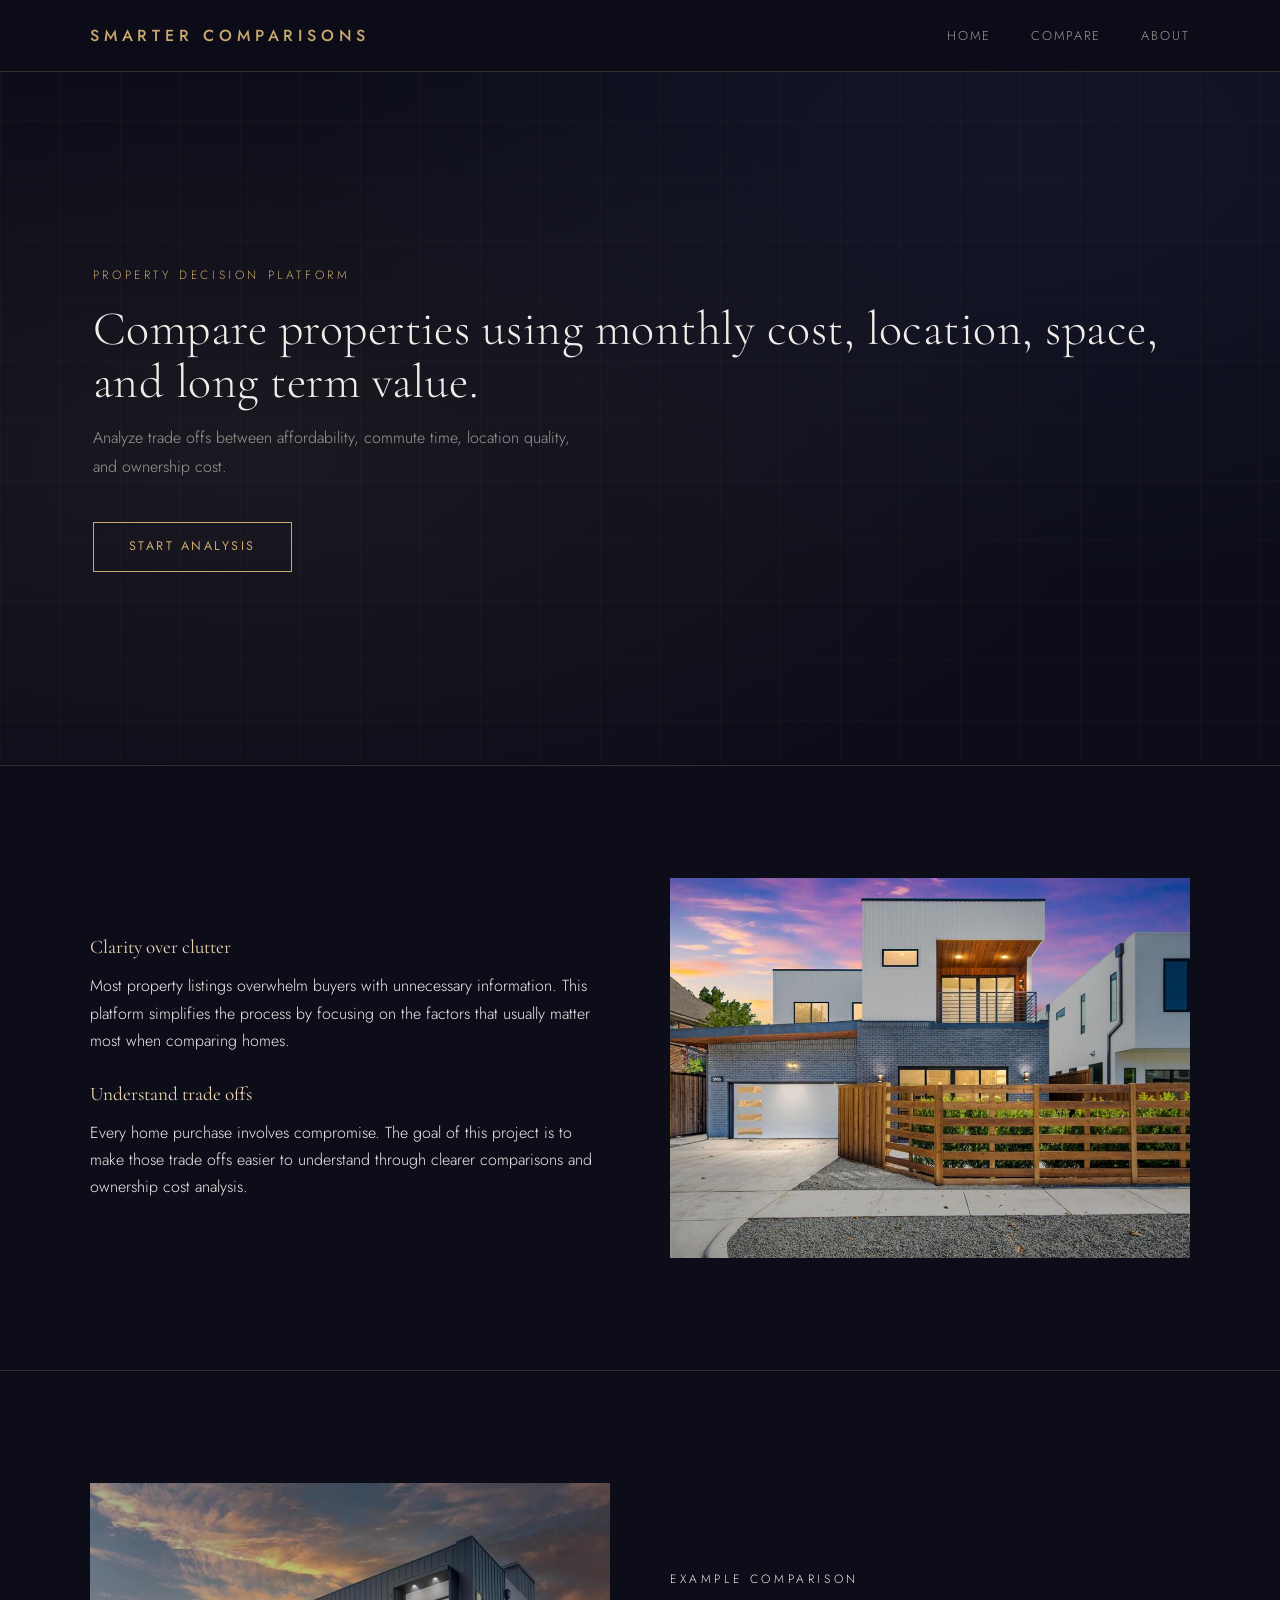
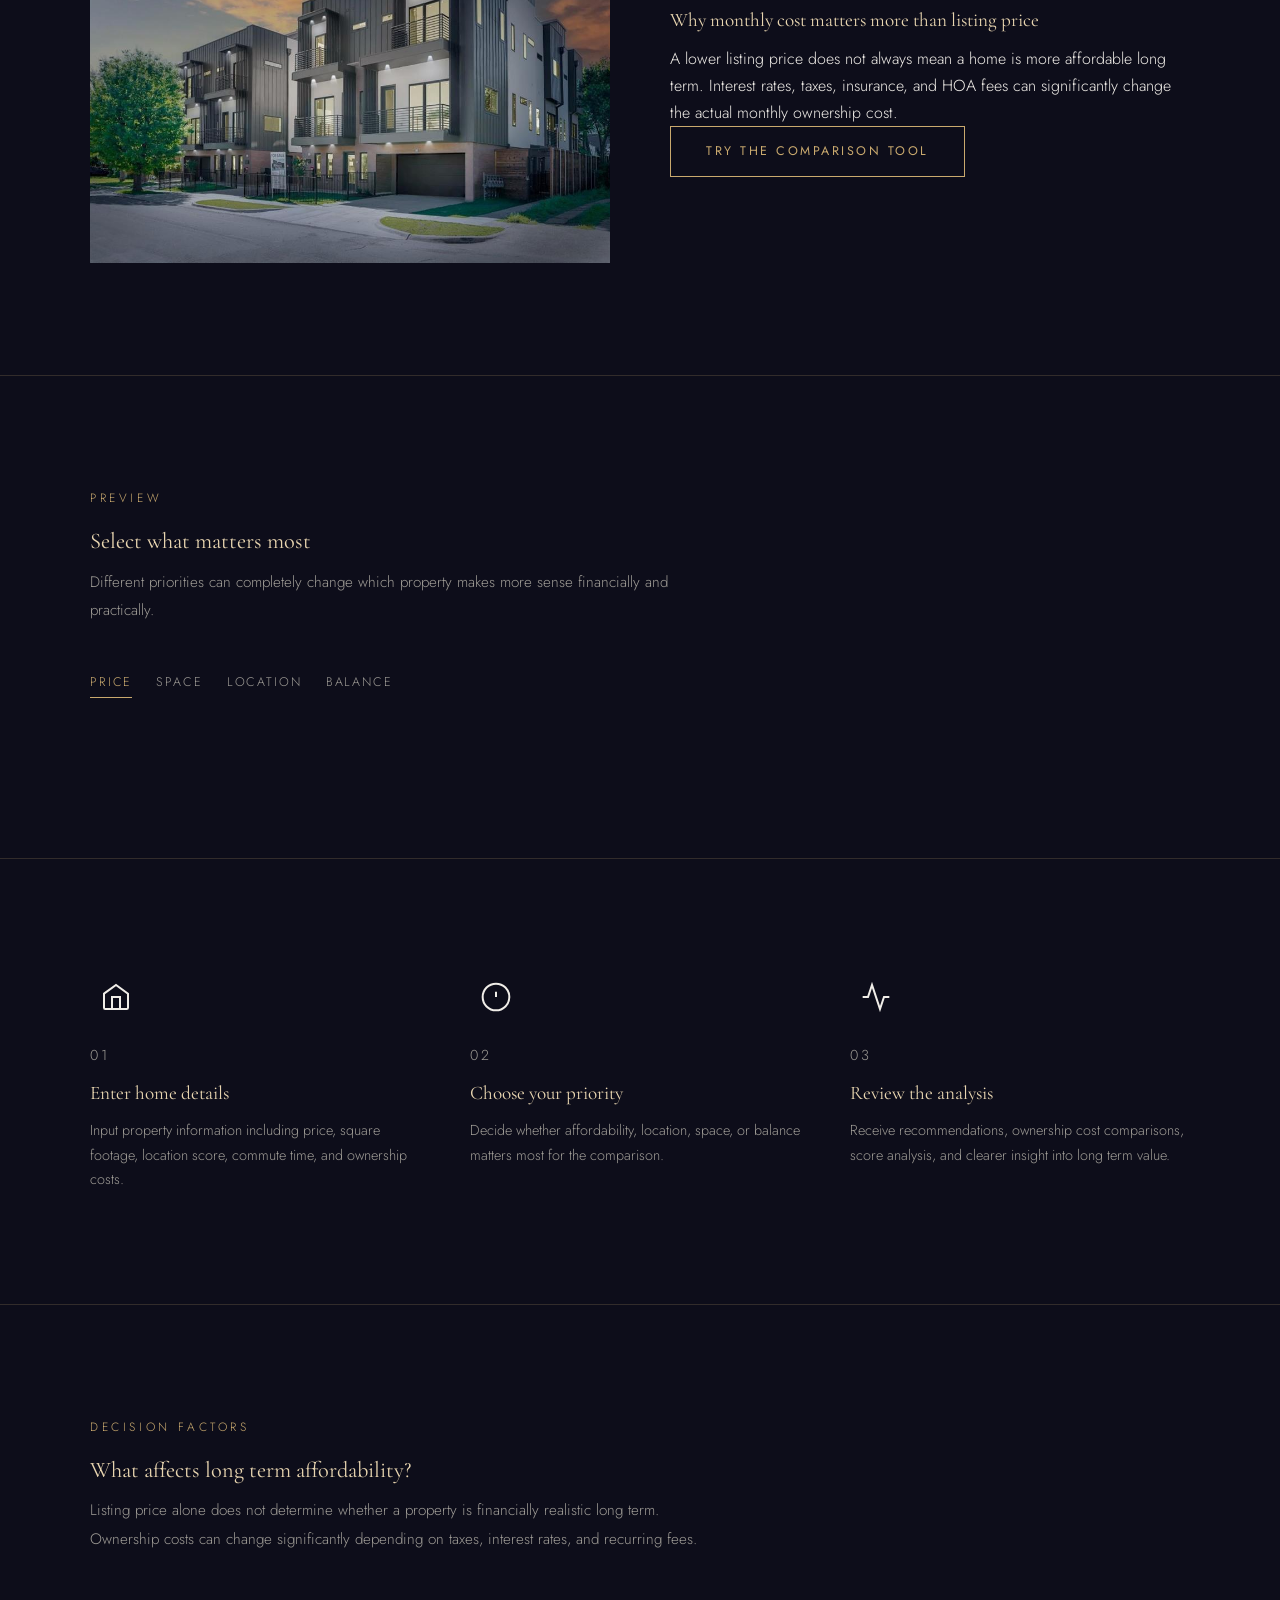
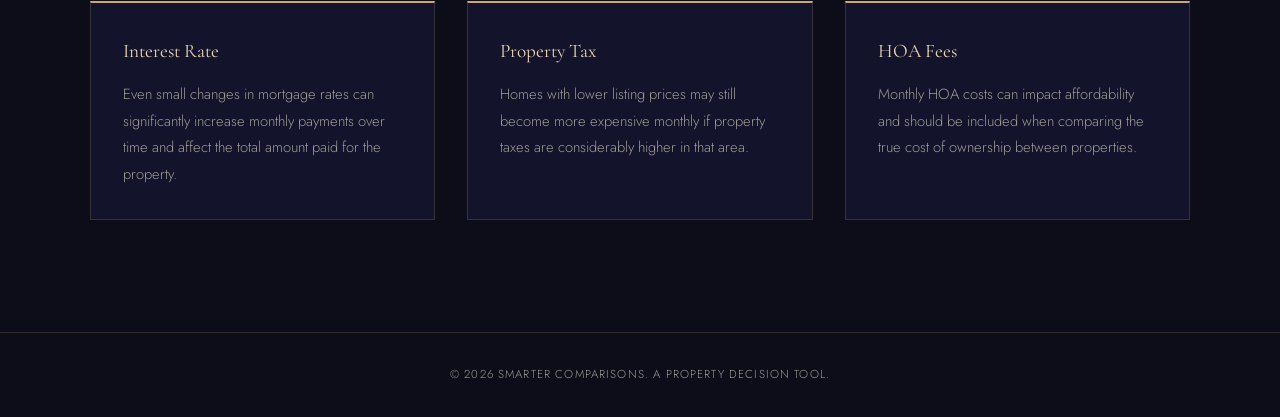
==== commit 0c595b64: "Update index.html" ====
--- a/index.html
+++ b/index.html
@@ -50,7 +50,7 @@
             </h2>
 
             <p class="hero-sub">
-                Analyze trade offs between affordability, commute time, location quality, and overall ownership cost.
+                Analyze trade offs between affordability, commute time, location quality, and ownership cost.
             </p>
 
             <a class="button" href="compare.html">
@@ -229,7 +229,7 @@
                 </h3>
 
                 <p>
-                    Decide whether affordability, location, space, or overall balance matters most for the comparison.
+                    Decide whether affordability, location, space, or balance matters most for the comparison.
                 </p>
 
             </div>
--- a/styles.css
+++ b/styles.css
@@ -181,7 +181,7 @@
 /* --- Hero --- */
 
 .hero {
-    min-height: 100vh;
+    min-height: 85vh;
     display: flex;
     align-items: center;
     padding: 0 2rem;
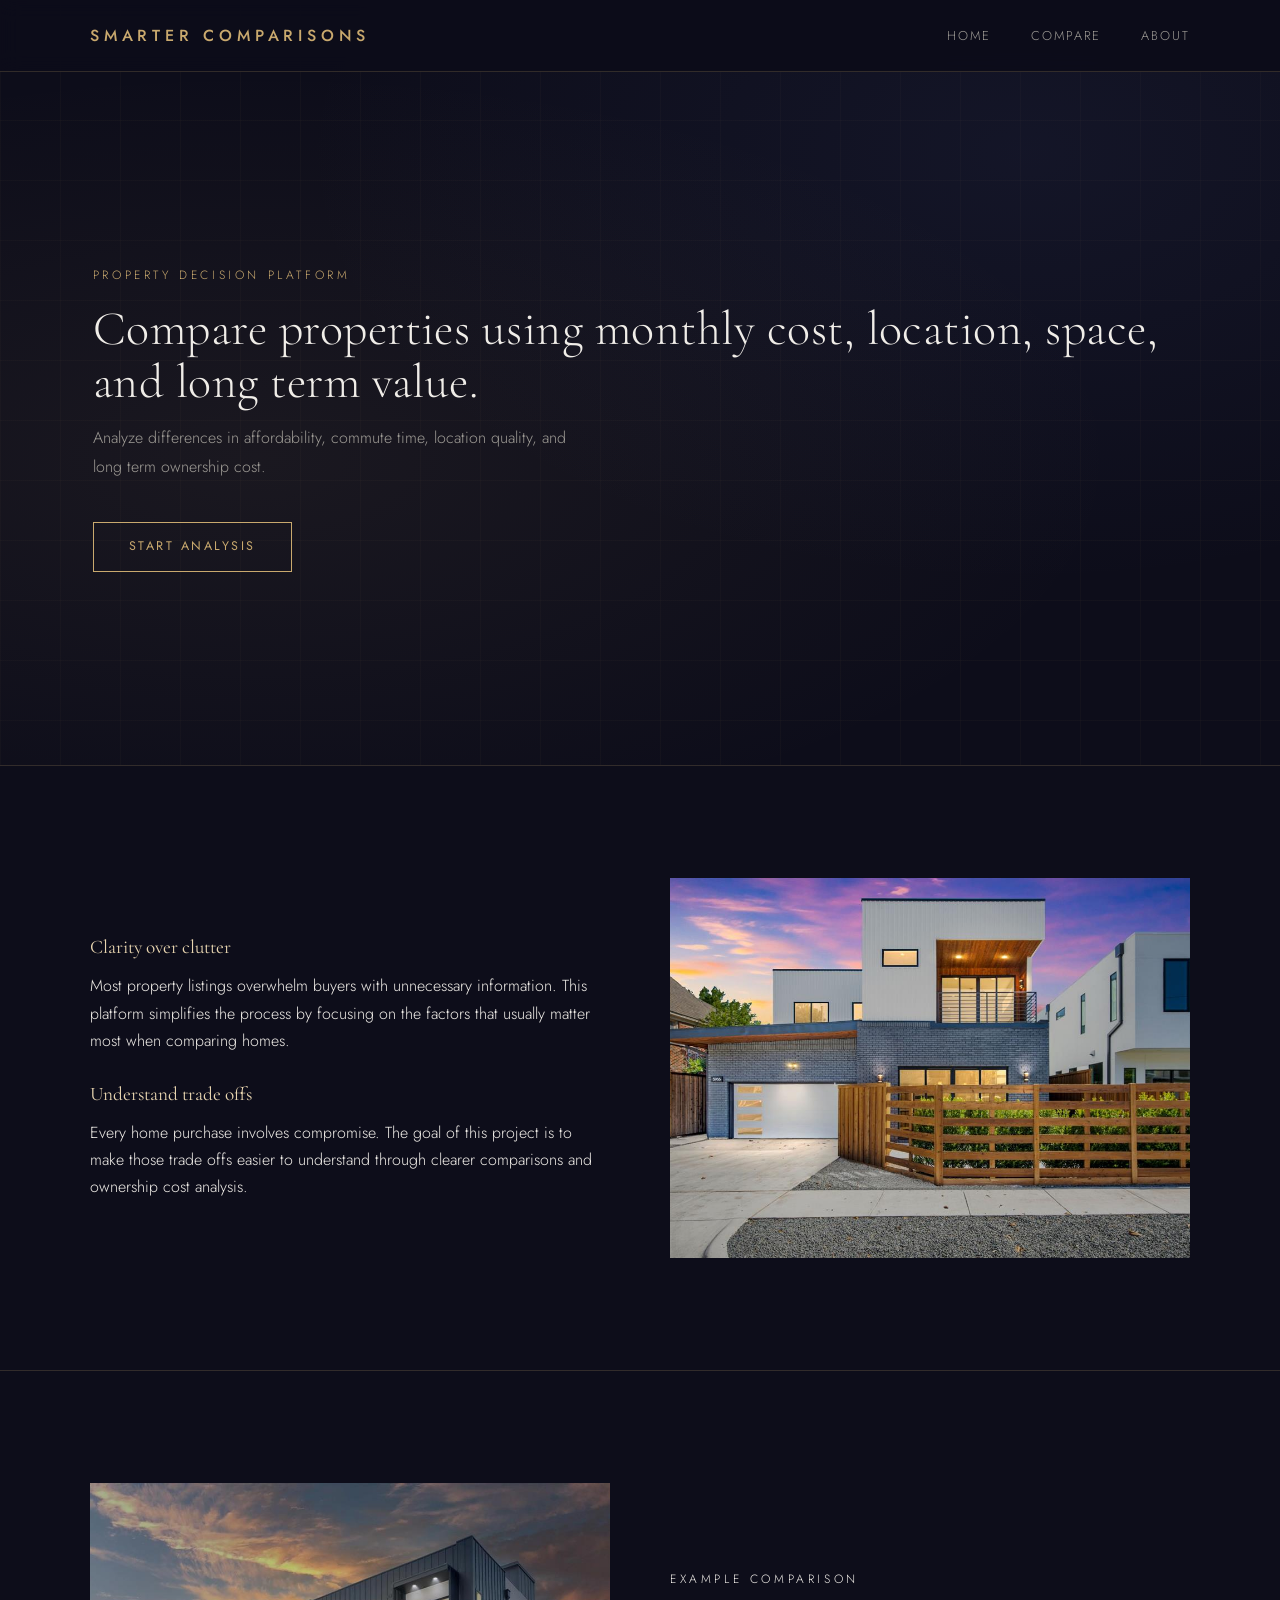
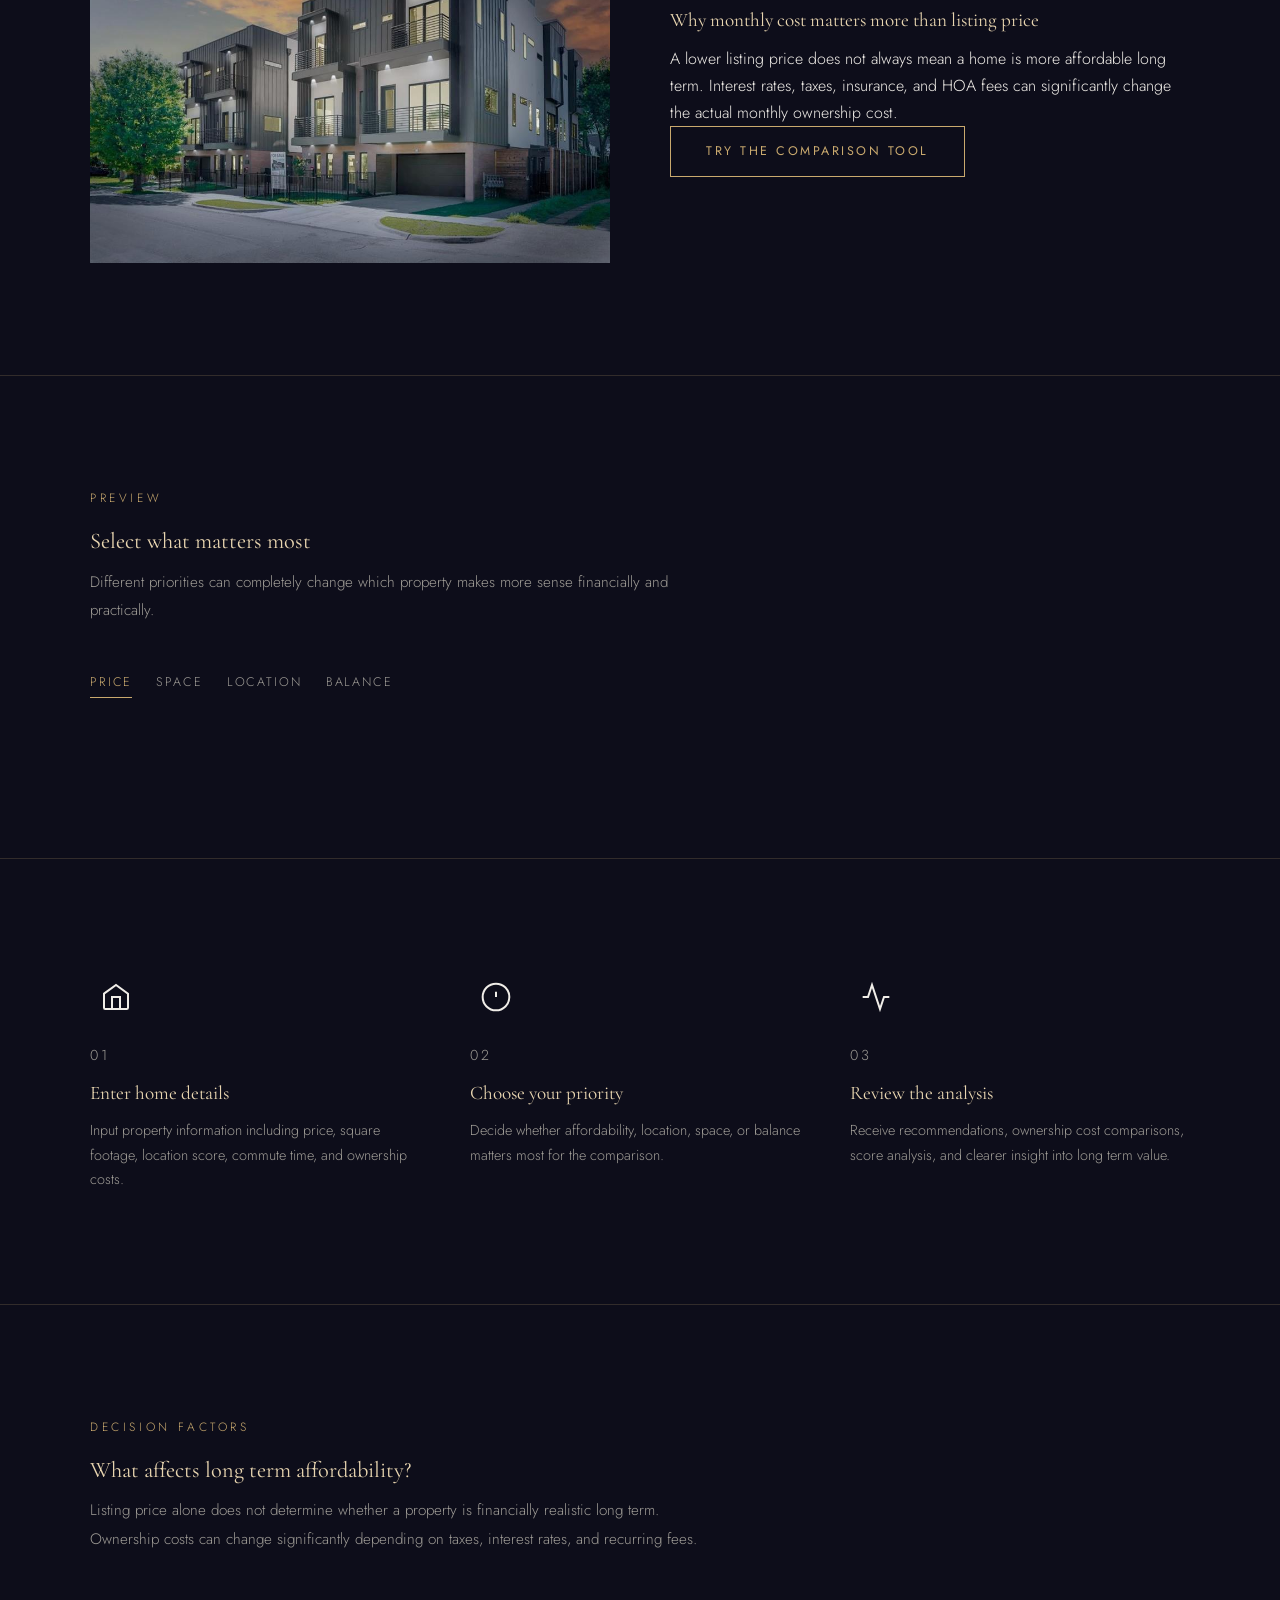
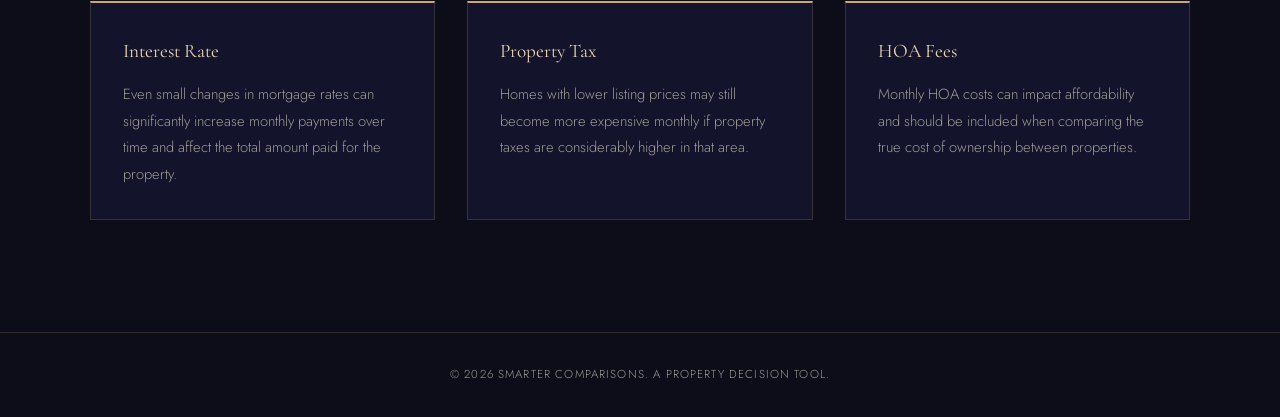
==== commit 91b0b0f0: "fixes to design and wording to improve clarity" ====
--- a/index.html
+++ b/index.html
@@ -50,8 +50,7 @@
             </h2>
 
             <p class="hero-sub">
-                Analyze trade offs between affordability, commute time, location quality, and ownership cost.
-            </p>
+              Analyze differences in affordability, commute time, location quality, and long term ownership cost.            </p>
 
             <a class="button" href="compare.html">
                 Start Analysis
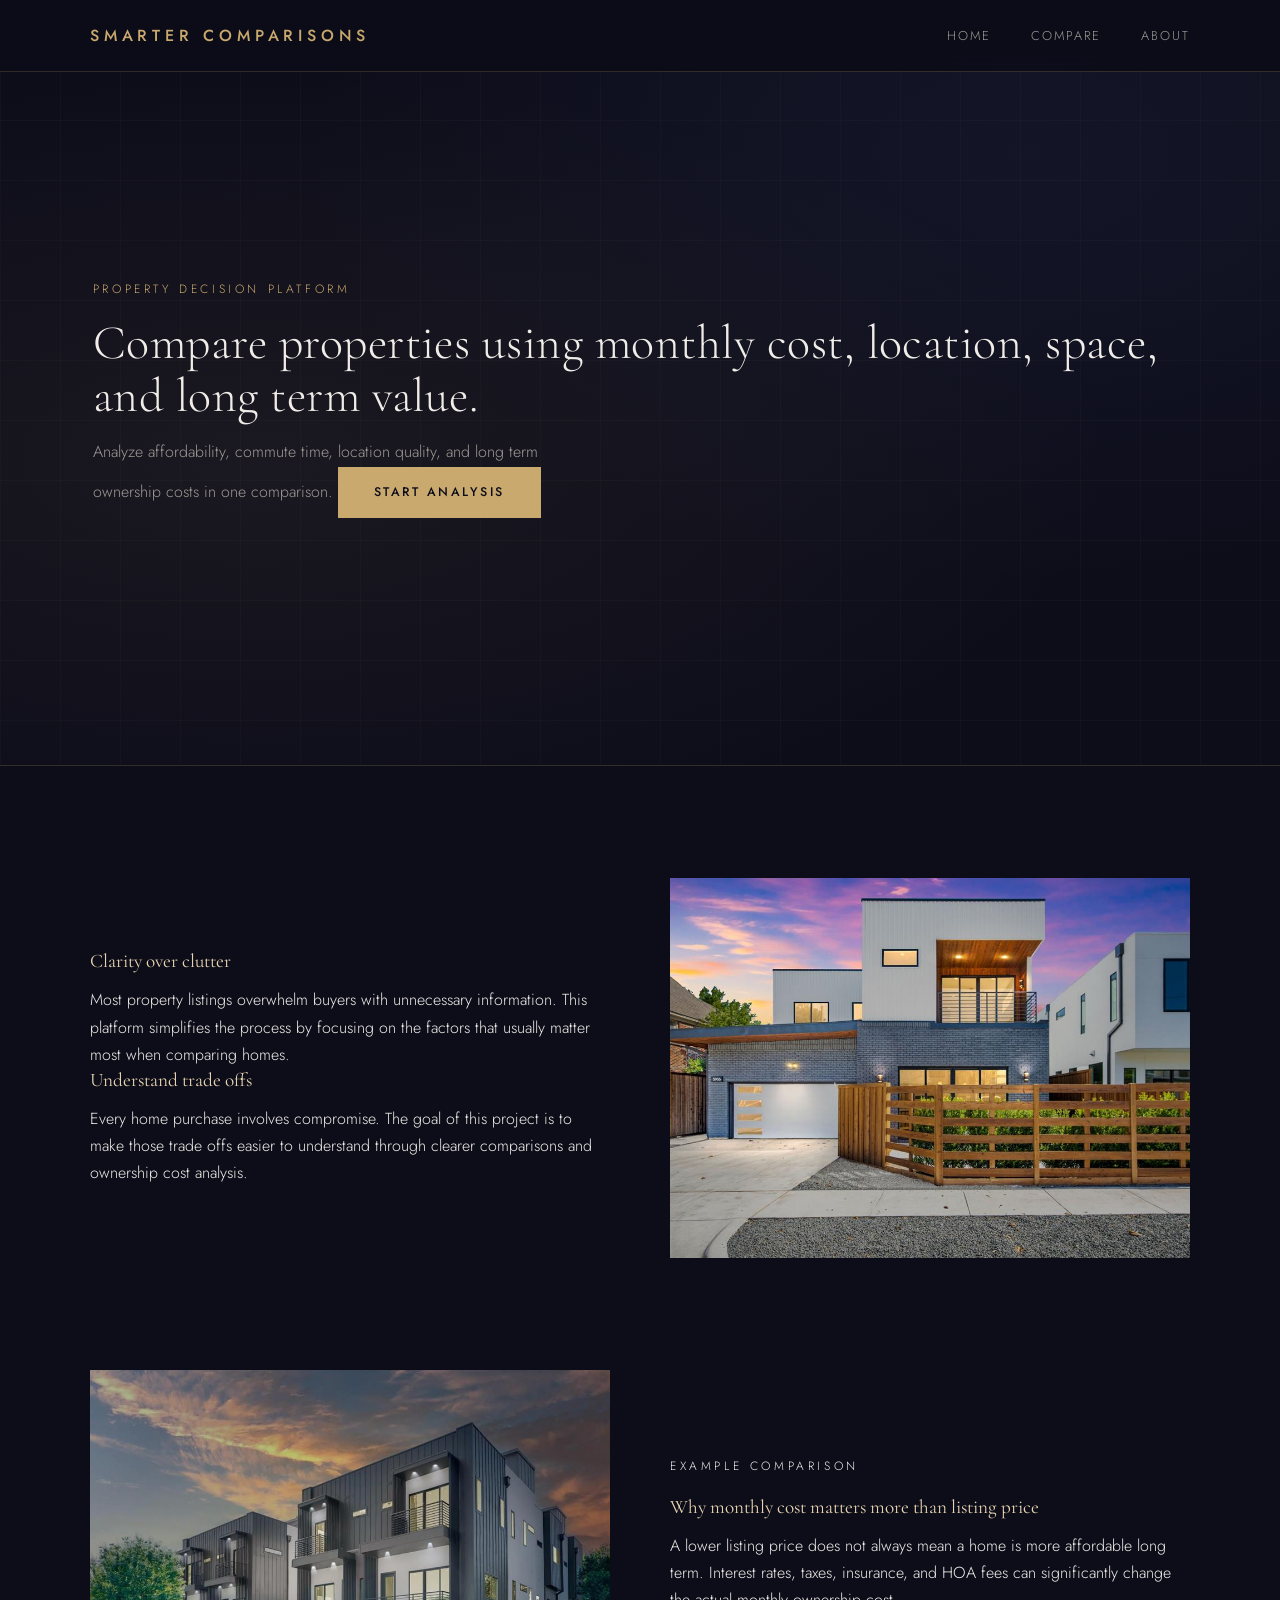
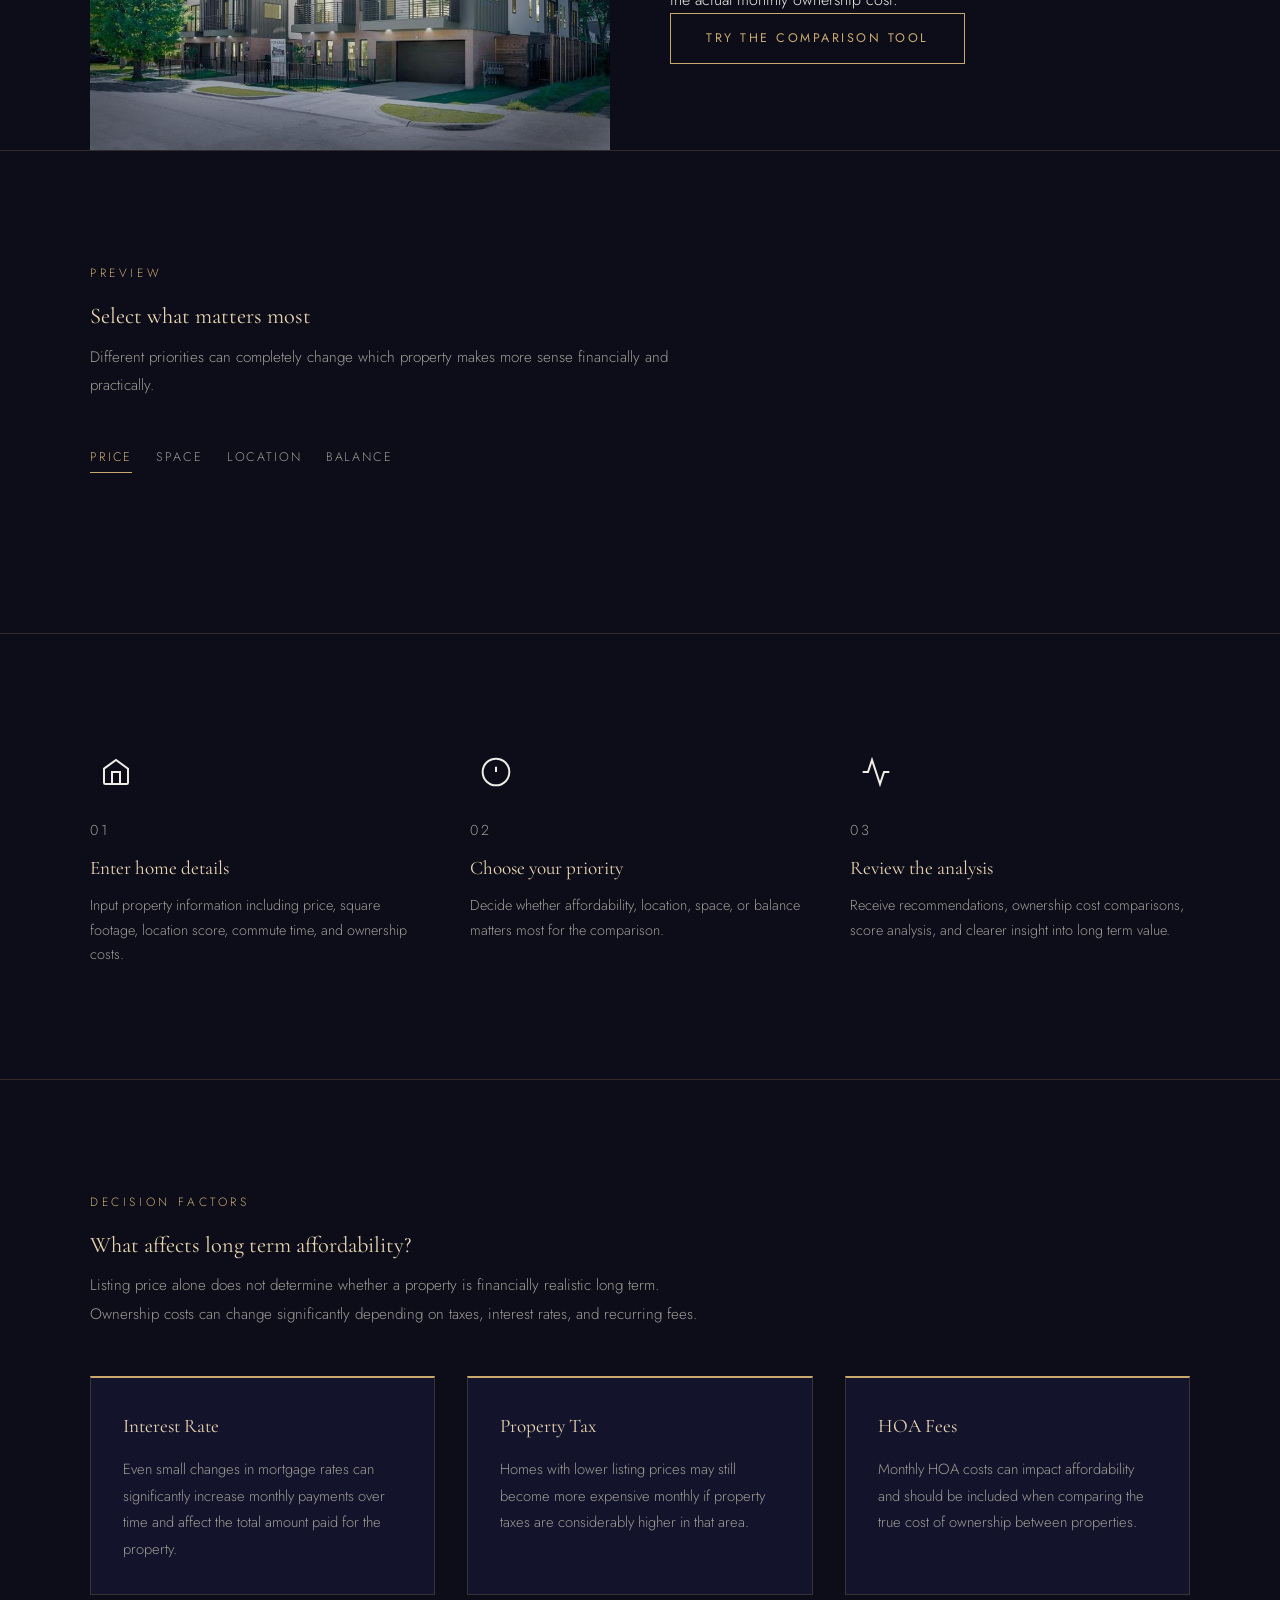
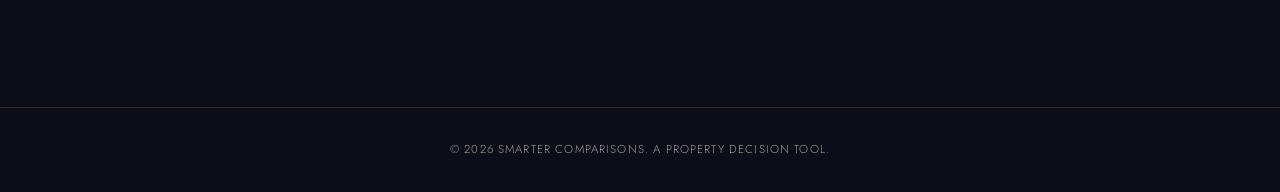
==== commit 19d4f650: "fix aesthetics" ====
--- a/index.html
+++ b/index.html
@@ -50,8 +50,7 @@
             </h2>
 
             <p class="hero-sub">
-              Analyze differences in affordability, commute time, location quality, and long term ownership cost.            </p>
-
+             Analyze affordability, commute time, location quality, and long term ownership costs in one comparison.
             <a class="button" href="compare.html">
                 Start Analysis
             </a>
--- a/styles.css
+++ b/styles.css
@@ -613,62 +613,46 @@
     top: 6px;
 }
 
-/* --- Comparison History --- */
+/* --- Compact Comparison History --- */
 
 .history-section {
-    padding: 5rem 0;
+    padding: 3rem 0;
     border-top: 1px solid var(--color-border);
 }
 
 .history-header {
     display: flex;
     justify-content: space-between;
-    align-items: flex-start;
-    margin-bottom: 6px;
+    align-items: center;
+    gap: 16px;
+    margin-bottom: 1rem;
+    flex-wrap: wrap;
 }
 
 .history-entry {
-    border-bottom: 1px solid var(--color-border);
-    padding: 1.5rem 0;
+    padding: 12px 0;
+    border-bottom: 1px solid var(--color-border-dim);
 }
 
 .history-entry:last-child {
     border-bottom: none;
 }
 
-.history-meta {
-    display: flex;
-    justify-content: space-between;
-    align-items: baseline;
-    margin-bottom: 10px;
-    flex-wrap: wrap;
-    gap: 8px;
-}
-
-.history-number {
-    font-size: 0.68rem;
-    text-transform: uppercase;
-    letter-spacing: 0.15em;
-    color: var(--color-accent);
-}
-
-.history-timestamp {
-    font-size: 0.72rem;
-    color: var(--color-text-muted);
-}
-
-.history-winner {
-    font-family: var(--font-display);
-    font-size: 1.1rem;
+.history-compact {
+    font-size: 0.9rem;
+    color: var(--color-text-muted);
+    margin: 0;
+    line-height: 1.7;
+}
+
+.history-compact strong {
+    color: var(--color-text);
     font-weight: 400;
-    margin: 0 0 6px 0;
-    color: var(--color-text);
-}
-
-.history-detail {
-    font-size: 0.85rem;
-    color: var(--color-text-muted);
-    margin: 0;
+}
+
+.history-compact span {
+    color: var(--color-text-muted);
+    font-size: 0.82rem;
 }
 
 /* --- About Section --- */
@@ -1105,116 +1089,6 @@
     margin-top: 6px;
 }
 
-/* ── Bar Chart ────────────────────────────────────────────────────────── */
-
-.bar-chart-section {
-    margin: 1.5rem 0;
-    padding: 1.5rem 2rem;
-    border: 1px solid var(--color-border);
-    background: var(--color-surface);
-}
-
-.bar-chart {
-    display: flex;
-    flex-direction: column;
-    gap: 20px;
-    margin: 1rem 0;
-}
-
-.bar-row {
-    display: grid;
-    grid-template-columns: 100px 1fr;
-    align-items: center;
-    gap: 16px;
-}
-
-.bar-factor-label {
-    font-size: 0.72rem;
-    color: var(--color-text-muted);
-    text-transform: uppercase;
-    letter-spacing: 0.08em;
-}
-
-.bar-pair {
-    display: flex;
-    flex-direction: column;
-    gap: 6px;
-}
-
-.bar-group {
-    display: flex;
-    align-items: center;
-    gap: 10px;
-}
-
-.bar {
-    height: 8px;
-    border-radius: 0;
-    transition: width 0.5s ease;
-    min-width: 4px;
-}
-
-.bar-a { background: var(--color-accent); }
-.bar-b { background: rgba(201, 169, 110, 0.35); }
-
-.bar-value {
-    font-size: 0.72rem;
-    color: var(--color-text-muted);
-    white-space: nowrap;
-}
-
-.bar-legend {
-    display: flex;
-    align-items: center;
-    gap: 20px;
-    margin-top: 12px;
-    padding-top: 12px;
-    border-top: 1px solid var(--color-border-dim);
-    font-size: 0.72rem;
-    color: var(--color-text-muted);
-}
-
-.legend-dot {
-    display: inline-block;
-    width: 10px;
-    height: 10px;
-}
-
-.dot-a { background: var(--color-accent); }
-.dot-b { background: rgba(201, 169, 110, 0.35); }
-
-@media (max-width: 768px) {
-    .step-bar { flex-wrap: wrap; gap: 10px; }
-    .step-line { display: none; }
-    .score-cards-row { grid-template-columns: 1fr; }
-    .bar-row { grid-template-columns: 80px 1fr; }
-}
-.spaced-heading {
-    margin-top: 28px;
-}
-
-.featured-home {
-    padding: 7rem 0;
-    border-top: 1px solid var(--color-border);
-}
-
-.home-panel,
-.score-card,
-.history-entry {
-    transition: transform 0.25s ease, border-color 0.25s ease;
-}
-
-.home-panel:hover,
-.score-card:hover,
-.history-entry:hover {
-    transform: translateY(-4px);
-}
-
-@media (max-width: 768px) {
-    .featured-home {
-        padding: 4rem 0;
-    }
-}
 /* ─────────────────────────────────────────────
    Market Note Section
 ───────────────────────────────────────────── */
@@ -1265,4 +1139,26 @@
         grid-template-columns: 1fr;
     }
 
+}
+/* ─────────────────────────────────────────────
+   Monthly Cost Grid
+───────────────────────────────────────────── */
+
+.cost-grid {
+    display: grid;
+    grid-template-columns: 1fr 1fr;
+    gap: 18px;
+    margin-top: 1rem;
+}
+
+.cost-grid .icon-input-wrap {
+    margin-bottom: 0;
+}
+
+@media (max-width: 768px) {
+
+    .cost-grid {
+        grid-template-columns: 1fr;
+    }
+
 }
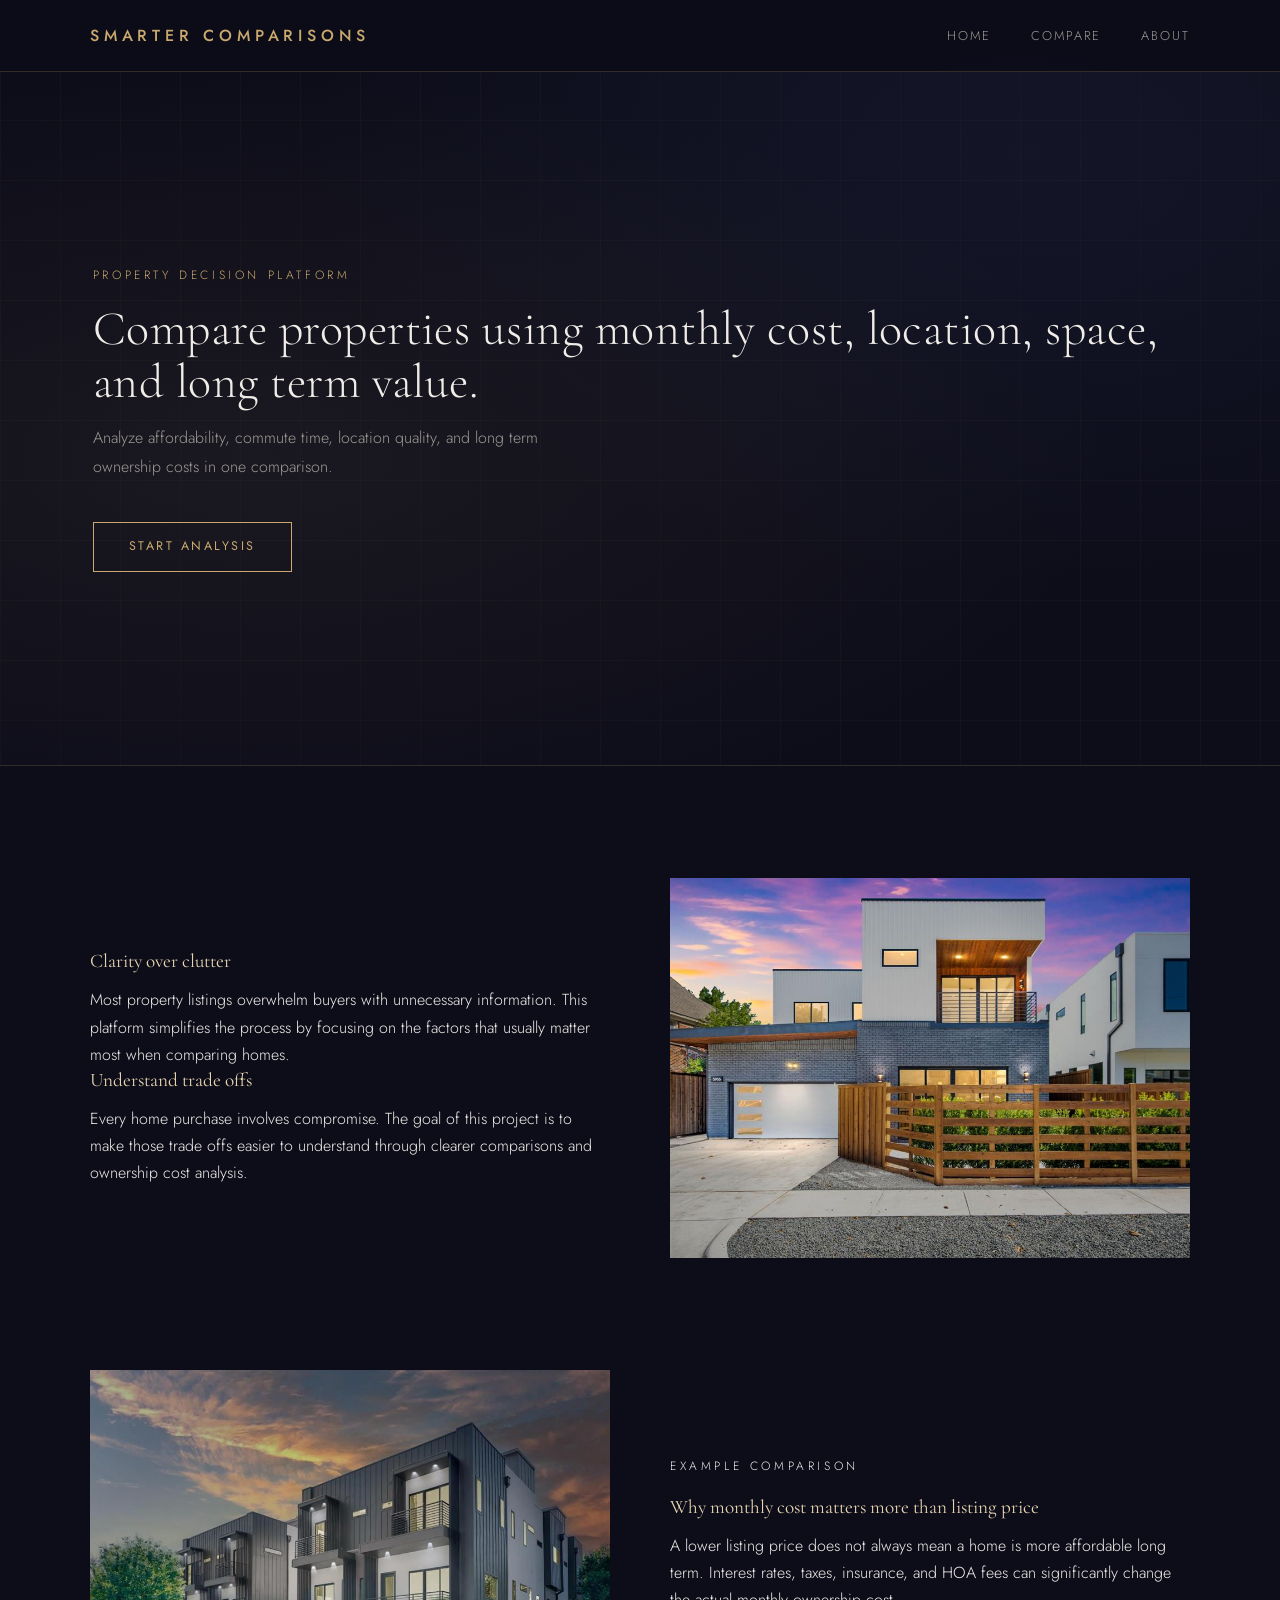
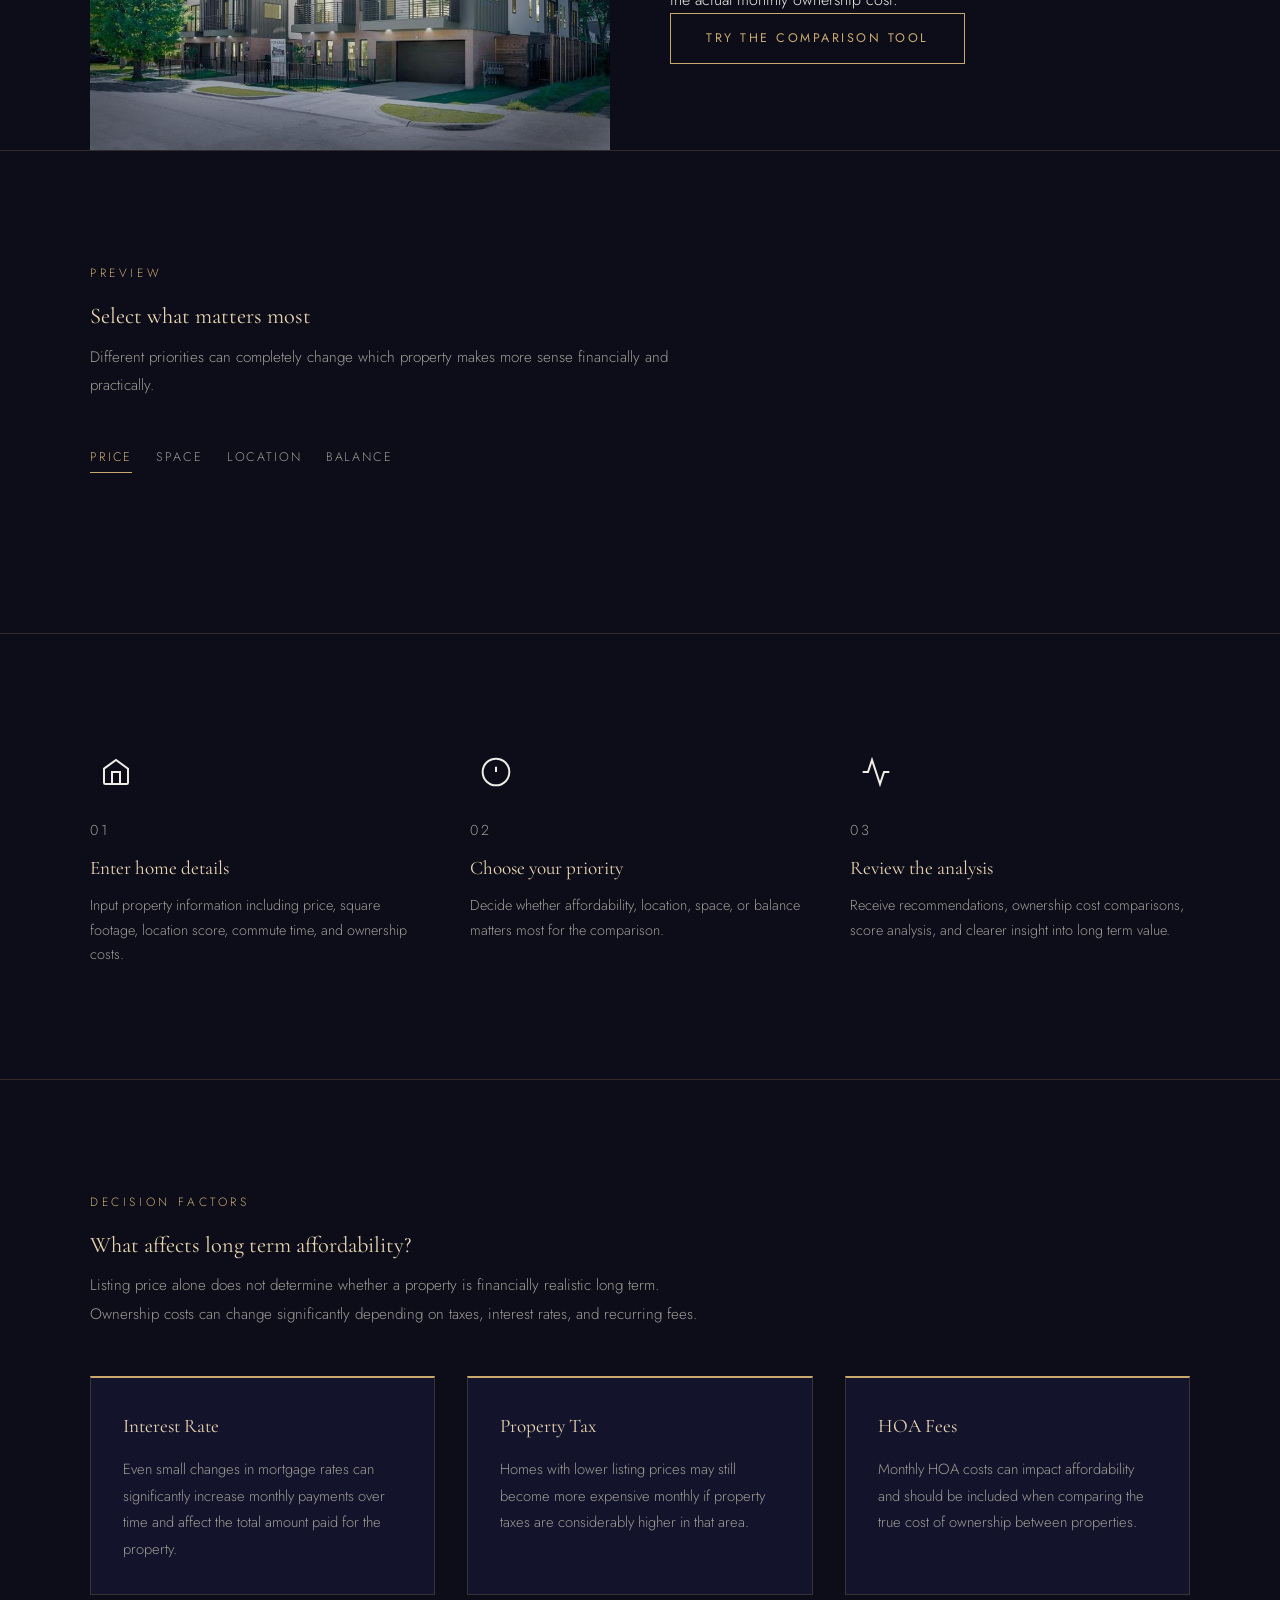
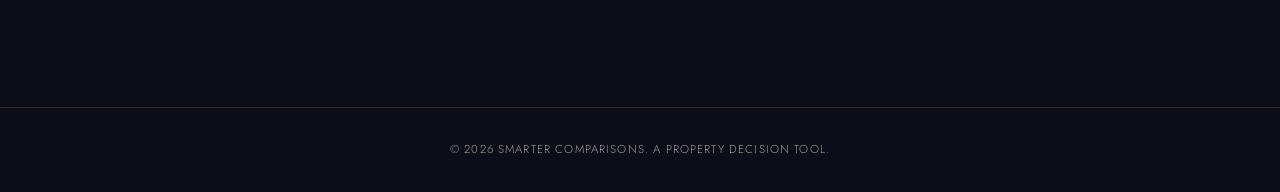
==== commit 62c2d874: "Update index.html" ====
--- a/index.html
+++ b/index.html
@@ -50,10 +50,11 @@
             </h2>
 
             <p class="hero-sub">
-             Analyze affordability, commute time, location quality, and long term ownership costs in one comparison.
-            <a class="button" href="compare.html">
-                Start Analysis
-            </a>
+ Analyze affordability, commute time, location quality, and long term ownership costs in one comparison.
+</p>
+<a class="button" href="compare.html">
+    Start Analysis
+</a>
 
         </div>
     </section>
